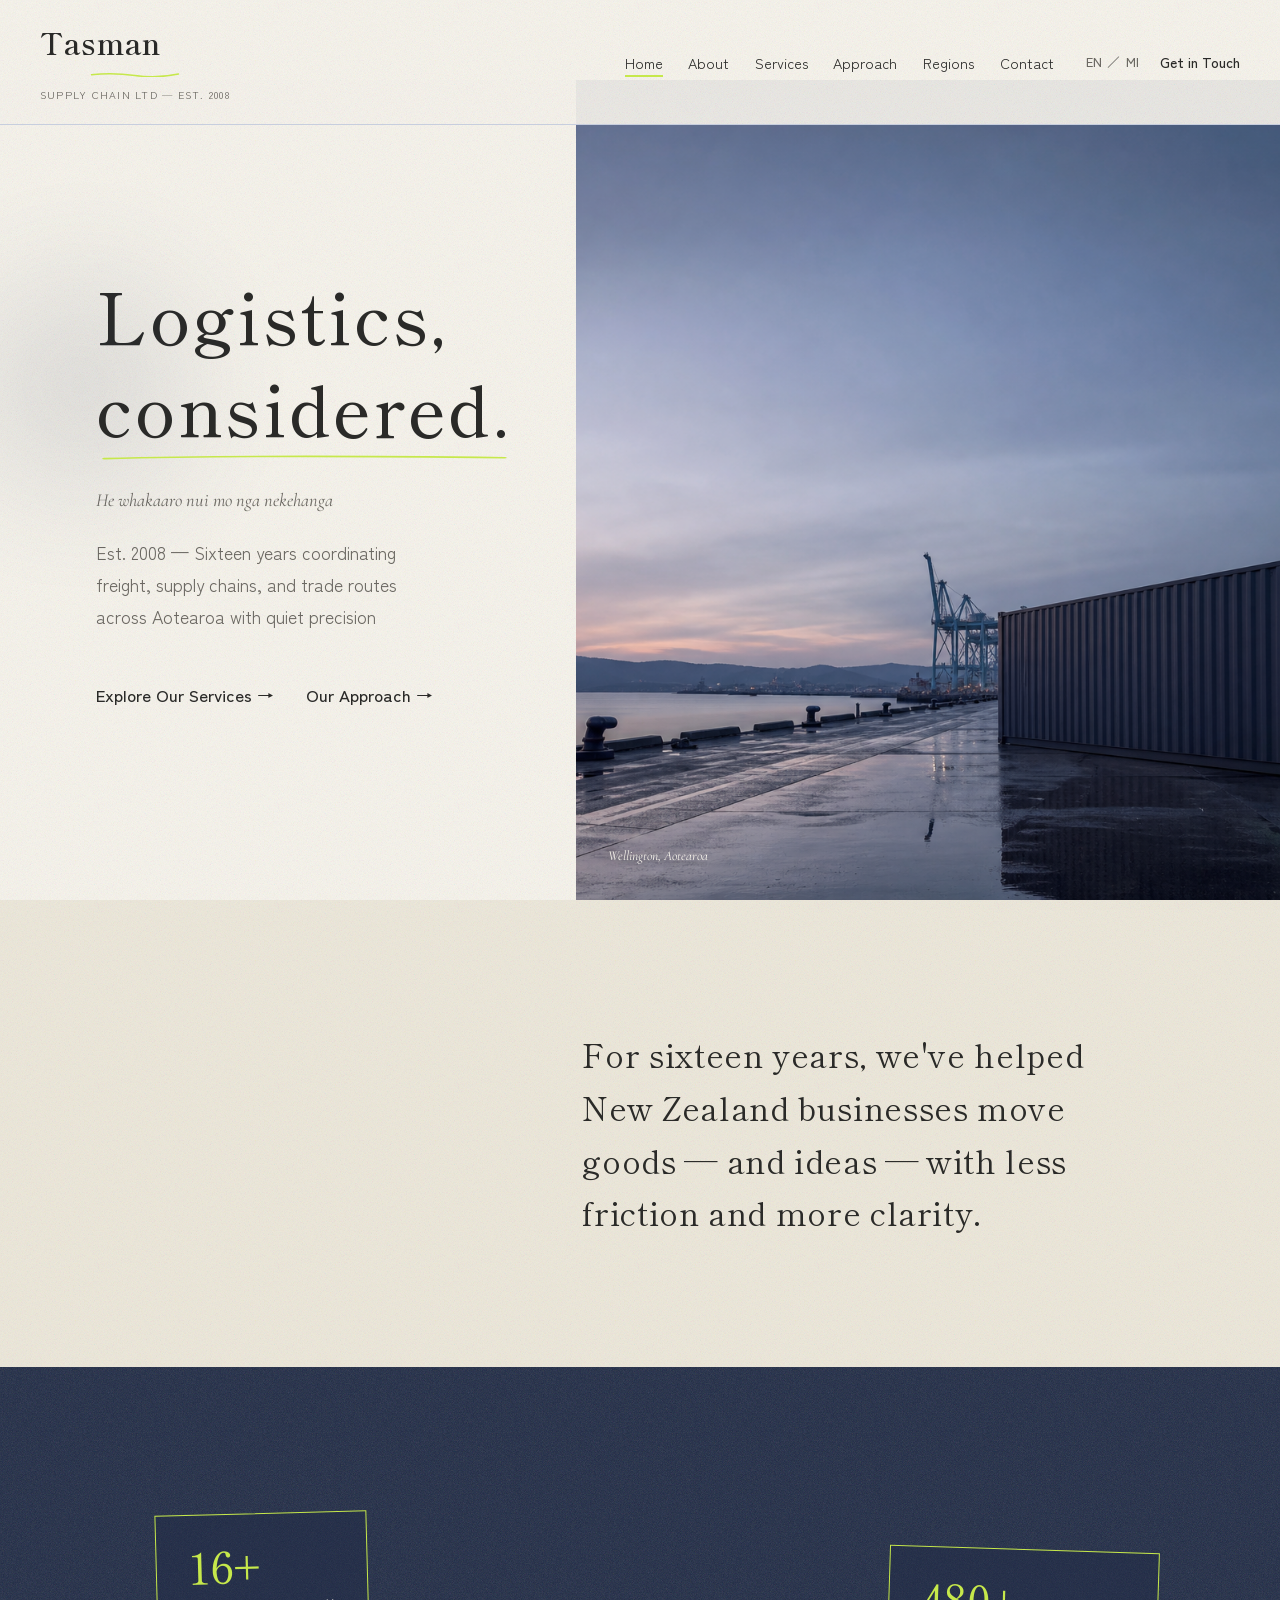
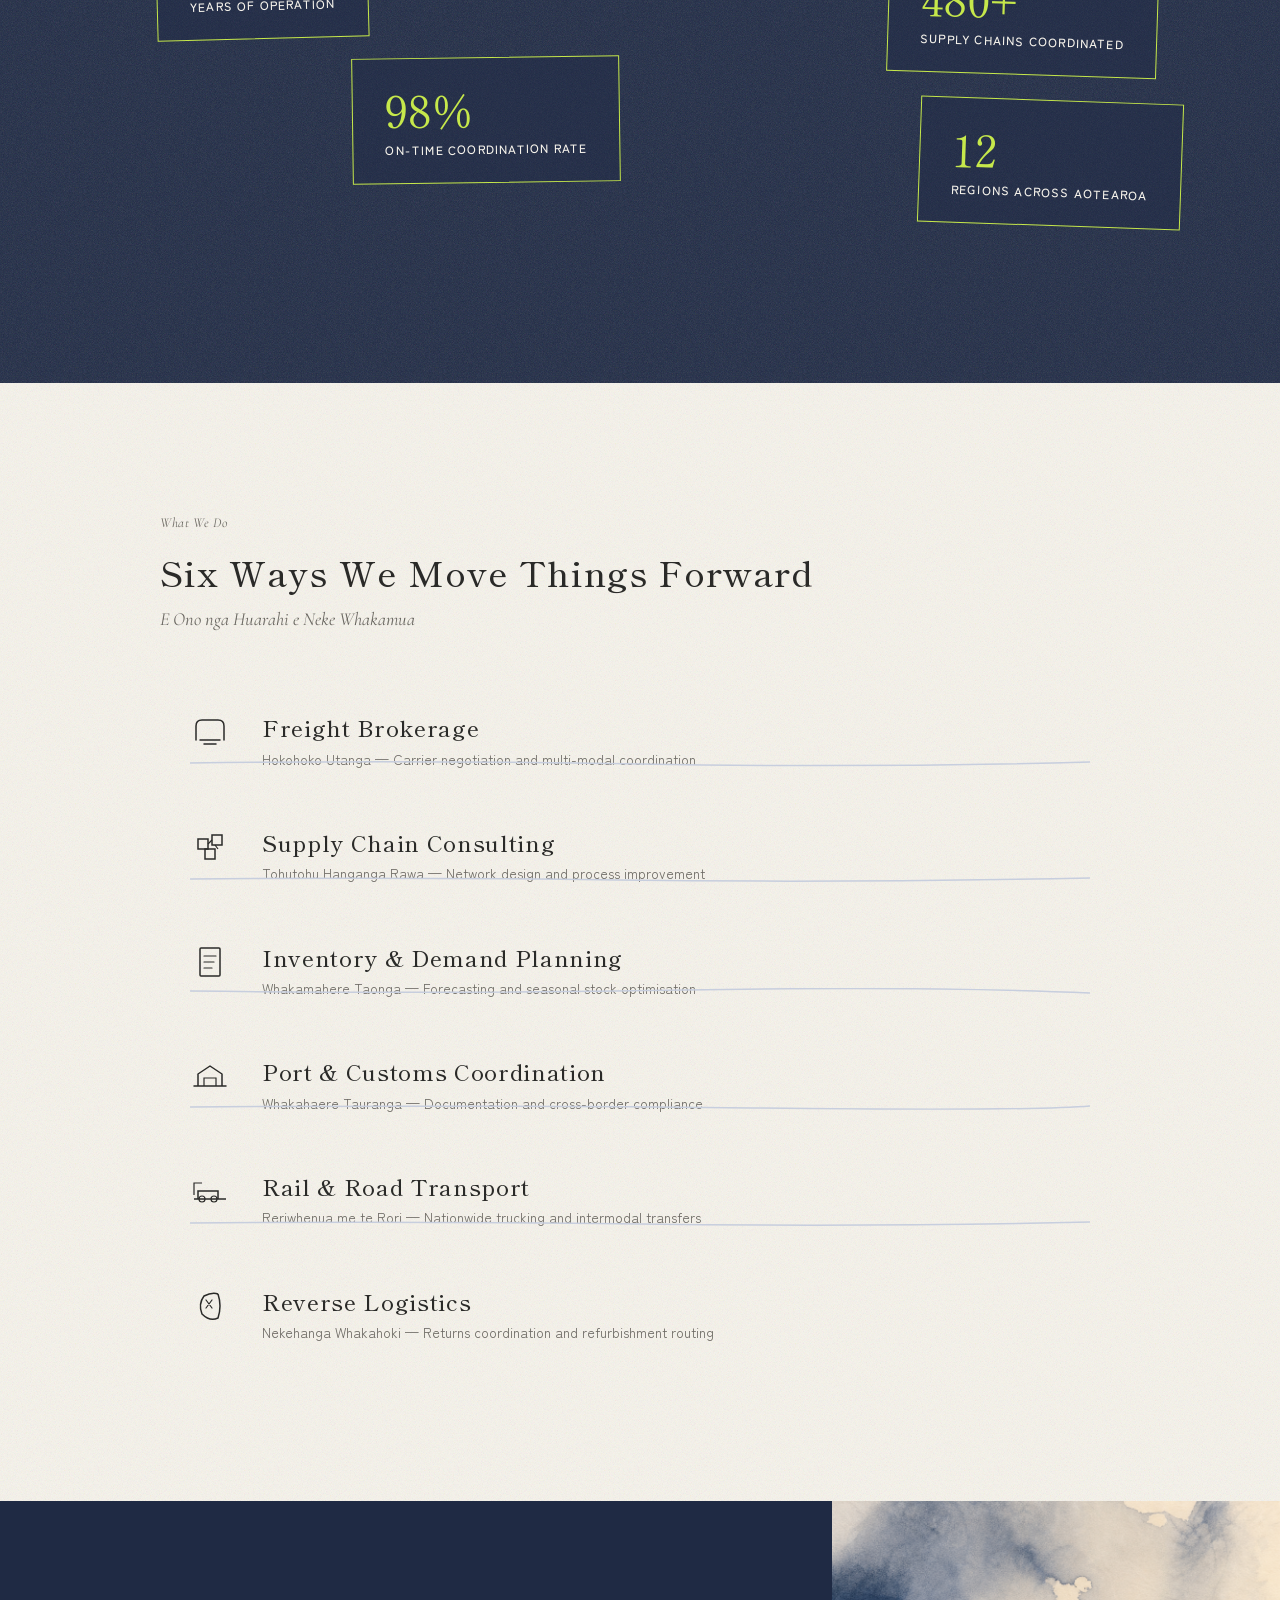
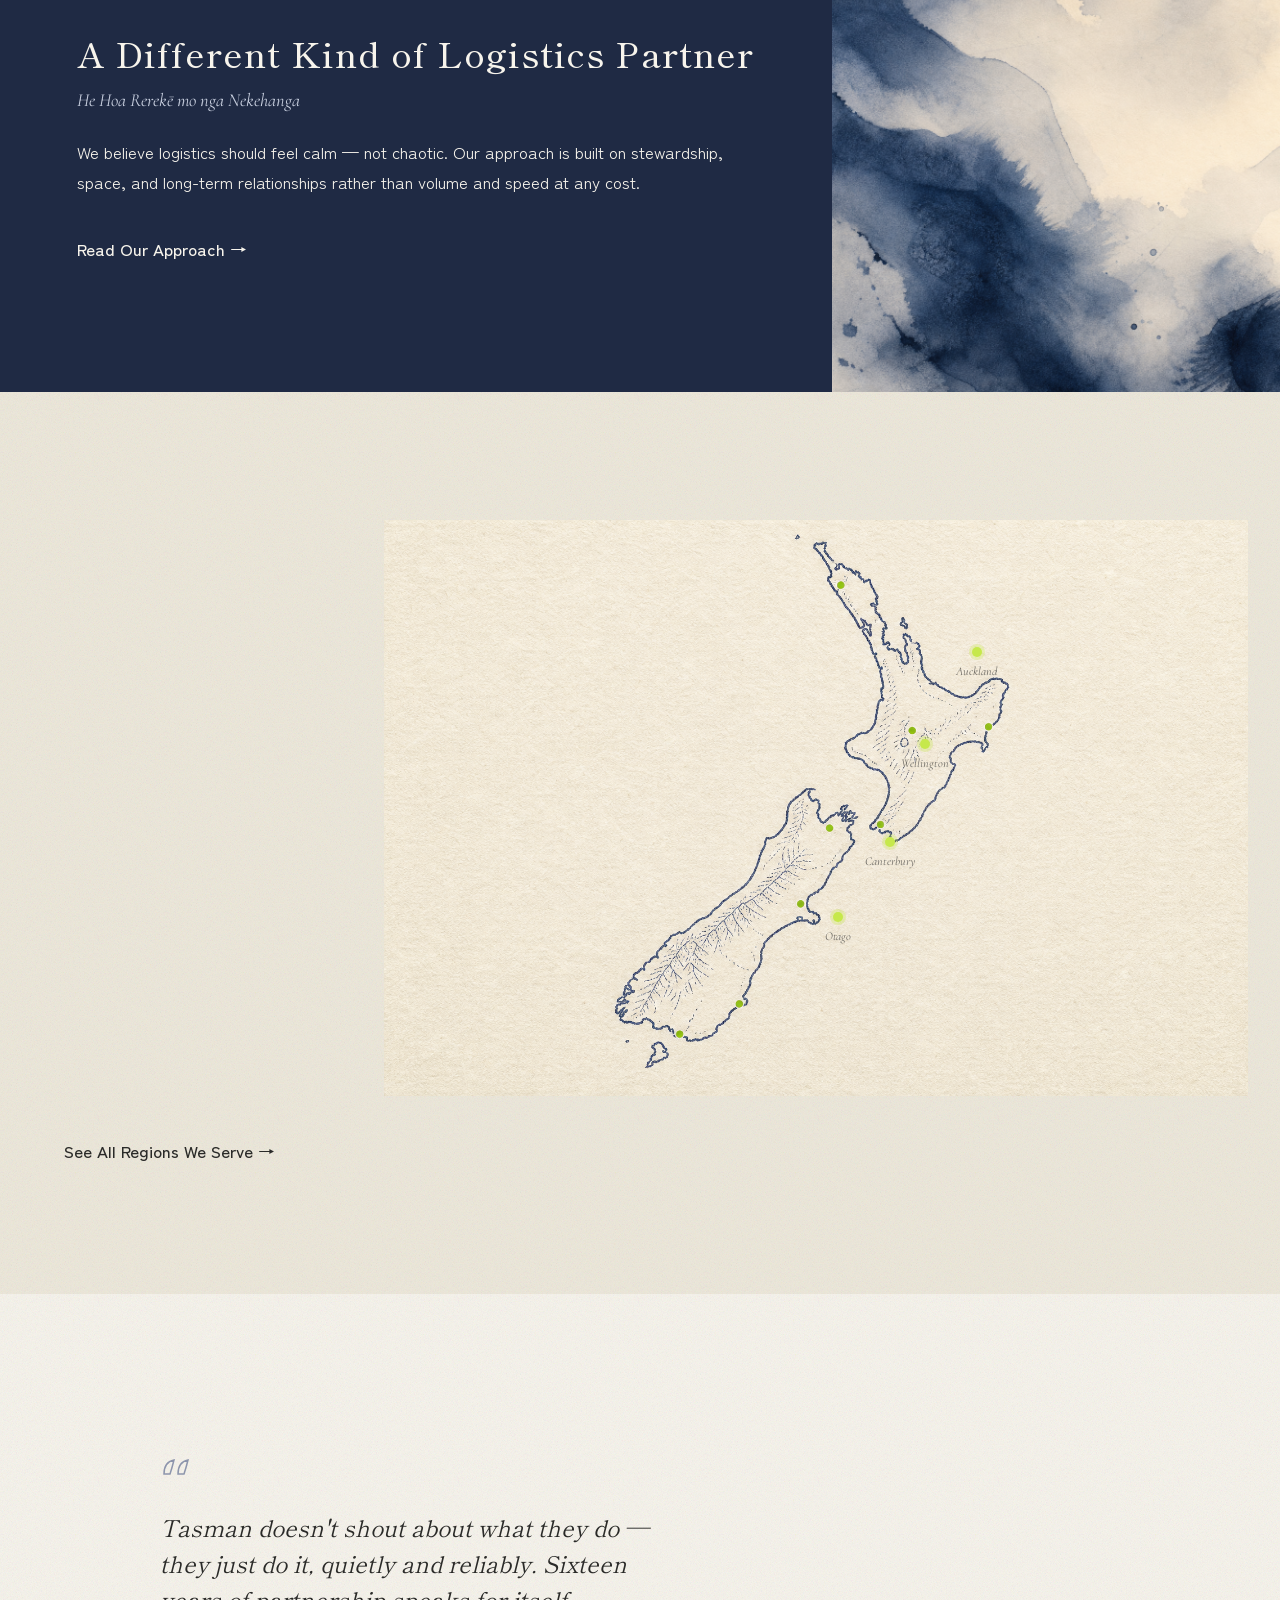
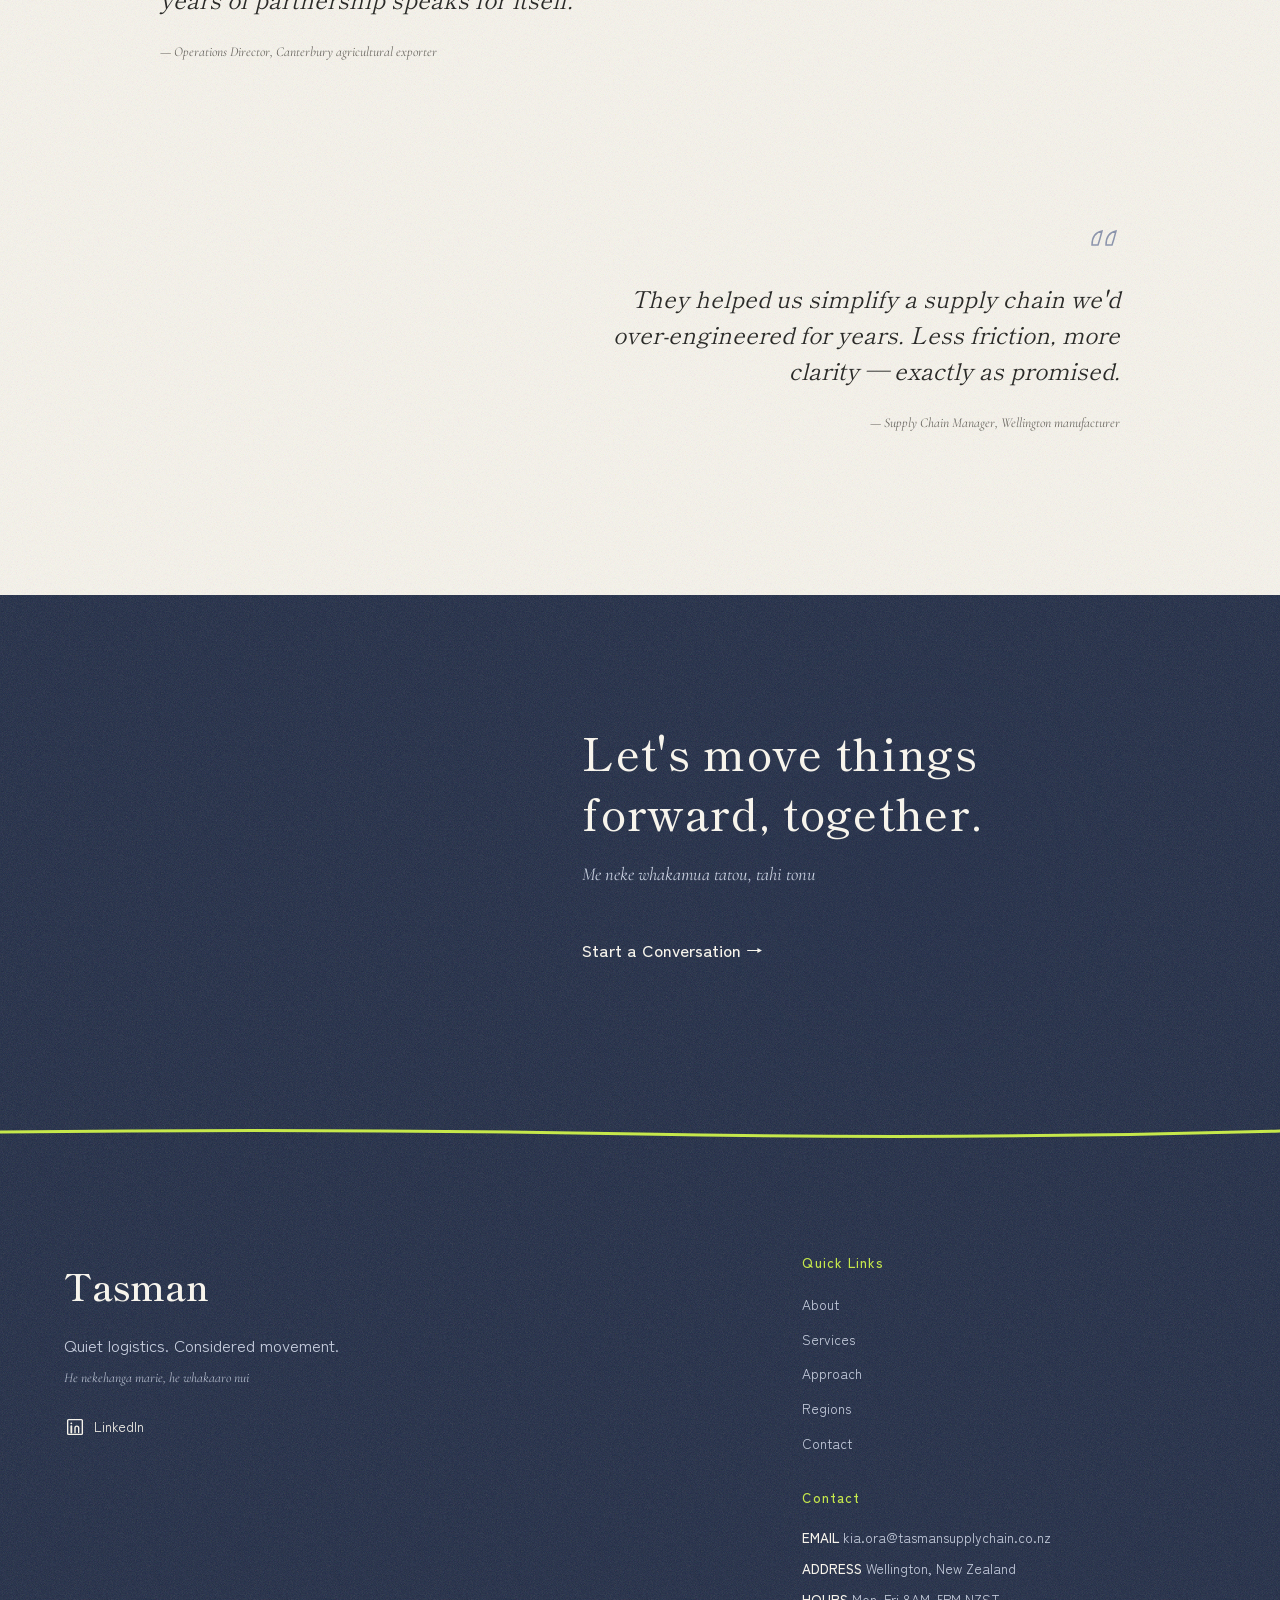
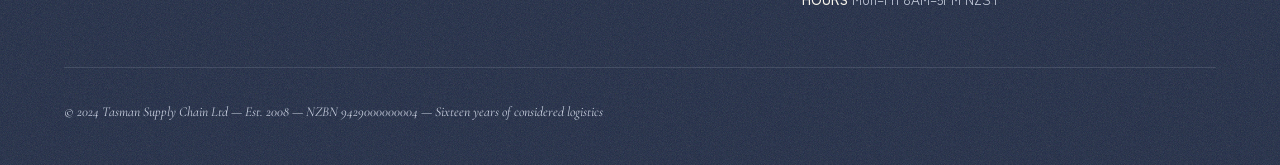
==== index.html @ a5103460 "Add bilingual Tasman Supply Chain corporate website. Build a complete static EN/MI site with wabi-sa" ====
<!DOCTYPE html>
<html lang="en">
<head>
  <meta charset="UTF-8">
  <meta name="viewport" content="width=device-width, initial-scale=1.0">
  <meta name="description" content="Tasman Supply Chain Ltd — Quiet logistics and considered movement across Aotearoa since 2008.">
  <title>Tasman Supply Chain Ltd — Logistics, Considered</title>
  <link rel="stylesheet" href="styles/base.css">
  <link rel="stylesheet" href="styles/navbar.css">
  <link rel="stylesheet" href="styles/hero.css">
  <link rel="stylesheet" href="styles/components.css">
  <link rel="stylesheet" href="styles/sections.css">
  <link rel="stylesheet" href="styles/responsive.css">
</head>
<body>
  <header class="navbar paper-texture" role="banner">
    <div class="navbar__inner">
      <a href="index.html" class="navbar__brand">
        <span class="navbar__wordmark">Tasman</span>
        <svg class="navbar__wordmark-underline" viewBox="0 0 120 8" aria-hidden="true"><path d="M2,5 Q30,2 60,6 T118,4" fill="none" stroke="#C6E84B" stroke-width="2" stroke-linecap="round"/></svg>
        <span class="navbar__tagline" data-en="SUPPLY CHAIN LTD — EST. 2008" data-mi="KAMUPENE NEKEHANGA — I 2008">SUPPLY CHAIN LTD — EST. 2008</span>
      </a>
      <nav class="navbar__nav" aria-label="Main navigation">
        <ul class="navbar__links">
          <li><a href="index.html" class="navbar__link" data-en="Home" data-mi="Kāinga">Home</a></li>
          <li><a href="about.html" class="navbar__link" data-en="About" data-mi="Mō Mātou">About</a></li>
          <li><a href="services.html" class="navbar__link" data-en="Services" data-mi="Ratonga">Services</a></li>
          <li><a href="approach.html" class="navbar__link" data-en="Approach" data-mi="Tirohanga">Approach</a></li>
          <li><a href="regions.html" class="navbar__link" data-en="Regions" data-mi="Rohe">Regions</a></li>
          <li><a href="contact.html" class="navbar__link" data-en="Contact" data-mi="Whakapā">Contact</a></li>
        </ul>
        <div class="navbar__actions">
          <button class="lang-toggle" type="button" aria-label="Toggle language">EN ／ MI</button>
          <a href="contact.html" class="navbar__cta link-lime">
            <span data-en="Get in Touch" data-mi="Whakapā Mai">Get in Touch</span>
            <span class="hand-underline"><svg viewBox="0 0 100 6" preserveAspectRatio="none"><path d="M2,4 Q40,1 98,3" fill="none" stroke="#C6E84B" stroke-width="2" stroke-linecap="round"/></svg></span>
          </a>
        </div>
      </nav>
      <button class="navbar__toggle" type="button" aria-label="Open menu" aria-expanded="false">
        <svg viewBox="0 0 32 24" aria-hidden="true">
          <path d="M2,5 Q16,3 30,6" fill="none" stroke="#2A2A28" stroke-width="2" stroke-linecap="round"/>
          <path d="M3,12 Q16,14 29,11" fill="none" stroke="#2A2A28" stroke-width="2" stroke-linecap="round"/>
          <path d="M2,19 Q15,17 30,20" fill="none" stroke="#2A2A28" stroke-width="2" stroke-linecap="round"/>
        </svg>
      </button>
    </div>
  </header>

  <div class="navbar__mobile paper-texture" aria-hidden="true">
    <nav aria-label="Mobile navigation">
      <ul class="navbar__mobile-links">
        <li><a href="index.html" class="navbar__mobile-link" data-en="Home" data-mi="Kāinga">Home</a></li>
        <li><a href="about.html" class="navbar__mobile-link" data-en="About" data-mi="Mō Mātou">About</a></li>
        <li><a href="services.html" class="navbar__mobile-link" data-en="Services" data-mi="Ratonga">Services</a></li>
        <li><a href="approach.html" class="navbar__mobile-link" data-en="Approach" data-mi="Tirohanga">Approach</a></li>
        <li><a href="regions.html" class="navbar__mobile-link" data-en="Regions" data-mi="Rohe">Regions</a></li>
        <li><a href="contact.html" class="navbar__mobile-link" data-en="Contact" data-mi="Whakapā">Contact</a></li>
      </ul>
      <div class="navbar__mobile-actions">
        <button class="lang-toggle lang-toggle-mobile" type="button">EN ／ MI</button>
        <a href="contact.html" class="text-link text-link--lime" data-en="Get in Touch →" data-mi="Whakapā Mai →">Get in Touch →</a>
      </div>
    </nav>
  </div>

  <main>
    <section class="hero hero--split section--paper paper-texture">
      <div class="hero__content hero__content--offset">
        <div class="ink-wash ink-wash--indigo hero__ink-wash" aria-hidden="true"></div>
        <h1 class="hero__title">
          <span data-en="Logistics," data-mi="Nekehanga,">Logistics,</span>
          <span class="hand-underline">
            <span data-en="considered." data-mi="whakaaro nui.">considered.</span>
            <svg viewBox="0 0 200 10" preserveAspectRatio="none"><path d="M4,7 Q80,2 196,6" fill="none" stroke="#C6E84B" stroke-width="2.5" stroke-linecap="round" stroke-dasharray="200" stroke-dashoffset="0"/></svg>
          </span>
        </h1>
        <p class="maori-sub" data-en="He whakaaro nui mo nga nekehanga" data-mi="He whakaaro nui mō ngā nekehanga">He whakaaro nui mo nga nekehanga</p>
        <p class="hero__subtitle" data-en="Est. 2008 — Sixteen years coordinating freight, supply chains, and trade routes across Aotearoa with quiet precision" data-mi="I 2008 — Tekau ma ono tau e whakahaere ana i te utanga, nga hanganga rawa, me nga huarahi hokohoko puta noa i Aotearoa me te tino mohio">Est. 2008 — Sixteen years coordinating freight, supply chains, and trade routes across Aotearoa with quiet precision</p>
        <div class="hero__ctas">
          <a href="services.html" class="text-link text-link--lime" data-en="Explore Our Services →" data-mi="Tirohia O Matou Ratonga →">Explore Our Services →</a>
          <a href="approach.html" class="text-link text-link--indigo" data-en="Our Approach →" data-mi="Ta Matou Tirohanga →">Our Approach →</a>
        </div>
      </div>
      <div class="hero__image-wrap">
        <picture>
          <img src="assets/images/hero-port-calm.jpg" alt="" width="1920" height="1080" fetchpriority="high">
        </picture>
        <span class="hero__image-caption" data-en="Wellington, Aotearoa" data-mi="Te Whanganui-a-Tara, Aotearoa">Wellington, Aotearoa</span>
      </div>
    </section>

    <section class="intro-statement section--paper-dark paper-texture">
      <p class="intro-statement__text reveal" data-en="For sixteen years, we've helped New Zealand businesses move goods — and ideas — with less friction and more clarity." data-mi="Mo tekau ma ono tau, kua awhina matou i nga pakihi o Aotearoa ki te neke i nga taonga — me nga whakaaro — me iti ake te waku, me nui ake te marama.">For sixteen years, we've helped New Zealand businesses move goods — and ideas — with less friction and more clarity.</p>
    </section>

    <section class="stamps section--indigo paper-texture">
      <div class="stamps__grid">
        <div class="stamp reveal">
          <div class="stamp__number">16+</div>
          <div class="stamp__label" data-en="YEARS OF OPERATION" data-mi="TAU MAHI">YEARS OF OPERATION</div>
        </div>
        <div class="stamp reveal">
          <div class="stamp__number">480+</div>
          <div class="stamp__label" data-en="SUPPLY CHAINS COORDINATED" data-mi="HANGANGA RAWA KUA WHAKAHAEREA">SUPPLY CHAINS COORDINATED</div>
        </div>
        <div class="stamp reveal">
          <div class="stamp__number">98%</div>
          <div class="stamp__label" data-en="ON-TIME COORDINATION RATE" data-mi="TE REITI WHAKAHAERE TIKA">ON-TIME COORDINATION RATE</div>
        </div>
        <div class="stamp reveal">
          <div class="stamp__number">12</div>
          <div class="stamp__label" data-en="REGIONS ACROSS AOTEAROA" data-mi="ROHE PUTA NOA I AOTEAROA">REGIONS ACROSS AOTEAROA</div>
        </div>
      </div>
    </section>

    <section class="home-services section--paper paper-texture">
      <header class="section-header">
        <span class="eyebrow" data-en="What We Do" data-mi="A Matou Mahi">What We Do</span>
        <h2 data-en="Six Ways We Move Things Forward" data-mi="E Ono nga Huarahi e Neke Whakamua">Six Ways We Move Things Forward</h2>
        <span class="maori-sub" data-en="E Ono nga Huarahi e Neke Whakamua" data-mi="E ono ngā huarahi e neke whakamua">E Ono nga Huarahi e Neke Whakamua</span>
      </header>
      <div class="editorial-list container">
        <article class="editorial-row reveal">
          <div class="editorial-row__icon">
            <svg viewBox="0 0 40 40" aria-hidden="true"><path d="M6,28 L6,14 Q6,8 12,8 L28,8 Q34,8 34,14 L34,28" fill="none" stroke="#2A2A28" stroke-width="1.5" stroke-linecap="round"/><path d="M10,28 L30,28 M14,32 L26,32" fill="none" stroke="#2A2A28" stroke-width="1.5" stroke-linecap="round"/></svg>
            <span class="hand-circle" data-draw><svg viewBox="0 0 52 52"><path d="M26,4 Q44,6 48,26 Q46,46 26,48 Q6,44 4,26 Q8,8 26,4" fill="none" stroke="#C6E84B" stroke-width="1.5"/></svg></span>
          </div>
          <div>
            <h3 class="editorial-row__title" data-en="Freight Brokerage" data-mi="Hokohoko Utanga">Freight Brokerage</h3>
            <p class="editorial-row__desc" data-en="Hokohoko Utanga — Carrier negotiation and multi-modal coordination" data-mi="Hokohoko Utanga — Te whiriwhiri kawe, te whakahaere aronga maha">Hokohoko Utanga — Carrier negotiation and multi-modal coordination</p>
          </div>
          <svg class="editorial-row__divider brush-divider" viewBox="0 0 800 8" preserveAspectRatio="none"><path d="M0,4 Q200,1 400,5 T800,3" fill="none" stroke="#C7CEDE" stroke-width="1.5" stroke-linecap="round"/></svg>
        </article>
        <article class="editorial-row reveal">
          <div class="editorial-row__icon">
            <svg viewBox="0 0 40 40" aria-hidden="true"><rect x="8" y="12" width="10" height="10" fill="none" stroke="#2A2A28" stroke-width="1.5"/><rect x="22" y="8" width="10" height="10" fill="none" stroke="#2A2A28" stroke-width="1.5"/><rect x="15" y="22" width="10" height="10" fill="none" stroke="#2A2A28" stroke-width="1.5"/><path d="M18,17 L22,13 M25,18 L28,22" fill="none" stroke="#2A2A28" stroke-width="1.2"/></svg>
            <span class="hand-circle" data-draw><svg viewBox="0 0 52 52"><path d="M26,4 Q44,6 48,26 Q46,46 26,48 Q6,44 4,26 Q8,8 26,4" fill="none" stroke="#C6E84B" stroke-width="1.5"/></svg></span>
          </div>
          <div>
            <h3 class="editorial-row__title" data-en="Supply Chain Consulting" data-mi="Tohutohu Hanganga Rawa">Supply Chain Consulting</h3>
            <p class="editorial-row__desc" data-en="Tohutohu Hanganga Rawa — Network design and process improvement" data-mi="Tohutohu Hanganga Rawa — Te hoahoa whatunga me te whakapai ake">Tohutohu Hanganga Rawa — Network design and process improvement</p>
          </div>
          <svg class="editorial-row__divider brush-divider" viewBox="0 0 800 8" preserveAspectRatio="none"><path d="M0,5 Q180,3 380,6 T800,4" fill="none" stroke="#C7CEDE" stroke-width="1.5" stroke-linecap="round"/></svg>
        </article>
        <article class="editorial-row reveal">
          <div class="editorial-row__icon">
            <svg viewBox="0 0 40 40" aria-hidden="true"><rect x="10" y="6" width="20" height="28" rx="1" fill="none" stroke="#2A2A28" stroke-width="1.5"/><path d="M14,14 L26,14 M14,20 L24,20 M14,26 L22,26" fill="none" stroke="#2A2A28" stroke-width="1.2" stroke-linecap="round"/></svg>
            <span class="hand-circle" data-draw><svg viewBox="0 0 52 52"><path d="M26,4 Q44,6 48,26 Q46,46 26,48 Q6,44 4,26 Q8,8 26,4" fill="none" stroke="#C6E84B" stroke-width="1.5"/></svg></span>
          </div>
          <div>
            <h3 class="editorial-row__title" data-en="Inventory &amp; Demand Planning" data-mi="Whakamahere Taonga">Inventory &amp; Demand Planning</h3>
            <p class="editorial-row__desc" data-en="Whakamahere Taonga — Forecasting and seasonal stock optimisation" data-mi="Whakamahere Taonga — Te matapae me te whakapai taonga">Whakamahere Taonga — Forecasting and seasonal stock optimisation</p>
          </div>
          <svg class="editorial-row__divider brush-divider" viewBox="0 0 800 8" preserveAspectRatio="none"><path d="M0,3 Q220,6 440,2 T800,5" fill="none" stroke="#C7CEDE" stroke-width="1.5" stroke-linecap="round"/></svg>
        </article>
        <article class="editorial-row reveal">
          <div class="editorial-row__icon">
            <svg viewBox="0 0 40 40" aria-hidden="true"><path d="M4,30 L36,30 M8,30 L8,18 L20,10 L32,18 L32,30" fill="none" stroke="#2A2A28" stroke-width="1.5" stroke-linecap="round" stroke-linejoin="round"/><path d="M14,30 L14,22 L26,22 L26,30" fill="none" stroke="#2A2A28" stroke-width="1.2"/></svg>
            <span class="hand-circle" data-draw><svg viewBox="0 0 52 52"><path d="M26,4 Q44,6 48,26 Q46,46 26,48 Q6,44 4,26 Q8,8 26,4" fill="none" stroke="#C6E84B" stroke-width="1.5"/></svg></span>
          </div>
          <div>
            <h3 class="editorial-row__title" data-en="Port &amp; Customs Coordination" data-mi="Whakahaere Tauranga">Port &amp; Customs Coordination</h3>
            <p class="editorial-row__desc" data-en="Whakahaere Tauranga — Documentation and cross-border compliance" data-mi="Whakahaere Tauranga — Tuhinga me te whakaaetanga rohe">Whakahaere Tauranga — Documentation and cross-border compliance</p>
          </div>
          <svg class="editorial-row__divider brush-divider" viewBox="0 0 800 8" preserveAspectRatio="none"><path d="M0,4 Q250,2 500,5 T800,3" fill="none" stroke="#C7CEDE" stroke-width="1.5" stroke-linecap="round"/></svg>
        </article>
        <article class="editorial-row reveal">
          <div class="editorial-row__icon">
            <svg viewBox="0 0 40 40" aria-hidden="true"><path d="M4,28 L36,28" fill="none" stroke="#2A2A28" stroke-width="1.5"/><path d="M8,28 L8,20 L28,20 L28,28" fill="none" stroke="#2A2A28" stroke-width="1.5"/><circle cx="12" cy="28" r="3" fill="none" stroke="#2A2A28" stroke-width="1.2"/><circle cx="24" cy="28" r="3" fill="none" stroke="#2A2A28" stroke-width="1.2"/><path d="M4,24 L4,12 L12,12" fill="none" stroke="#2A2A28" stroke-width="1.2"/></svg>
            <span class="hand-circle" data-draw><svg viewBox="0 0 52 52"><path d="M26,4 Q44,6 48,26 Q46,46 26,48 Q6,44 4,26 Q8,8 26,4" fill="none" stroke="#C6E84B" stroke-width="1.5"/></svg></span>
          </div>
          <div>
            <h3 class="editorial-row__title" data-en="Rail &amp; Road Transport" data-mi="Reriwhenua me te Rori">Rail &amp; Road Transport</h3>
            <p class="editorial-row__desc" data-en="Reriwhenua me te Rori — Nationwide trucking and intermodal transfers" data-mi="Reriwhenua me te Rori — Te taraiwa puta noa me nga whakawhiti">Reriwhenua me te Rori — Nationwide trucking and intermodal transfers</p>
          </div>
          <svg class="editorial-row__divider brush-divider" viewBox="0 0 800 8" preserveAspectRatio="none"><path d="M0,5 Q190,3 400,6 T800,4" fill="none" stroke="#C7CEDE" stroke-width="1.5" stroke-linecap="round"/></svg>
        </article>
        <article class="editorial-row reveal">
          <div class="editorial-row__icon">
            <svg viewBox="0 0 40 40" aria-hidden="true"><path d="M28,8 Q32,20 28,32 Q20,36 12,28 Q8,18 14,10 Q22,6 28,8" fill="none" stroke="#2A2A28" stroke-width="1.5"/><path d="M22,14 L16,22 M16,14 L22,22" fill="none" stroke="#2A2A28" stroke-width="1.2" stroke-linecap="round"/></svg>
            <span class="hand-circle" data-draw><svg viewBox="0 0 52 52"><path d="M26,4 Q44,6 48,26 Q46,46 26,48 Q6,44 4,26 Q8,8 26,4" fill="none" stroke="#C6E84B" stroke-width="1.5"/></svg></span>
          </div>
          <div>
            <h3 class="editorial-row__title" data-en="Reverse Logistics" data-mi="Nekehanga Whakahoki">Reverse Logistics</h3>
            <p class="editorial-row__desc" data-en="Nekehanga Whakahoki — Returns coordination and refurbishment routing" data-mi="Nekehanga Whakahoki — Te whakahaere whakahoki me te nekehanga">Nekehanga Whakahoki — Returns coordination and refurbishment routing</p>
          </div>
        </article>
      </div>
    </section>

    <section class="split-teaser section--indigo">
      <div class="split-teaser__content">
        <h2 data-en="A Different Kind of Logistics Partner" data-mi="He Hoa Rerekē mo nga Nekehanga">A Different Kind of Logistics Partner</h2>
        <p class="maori-sub" data-en="He Hoa Rerekē mo nga Nekehanga" data-mi="He hoa rerekē mō ngā nekehanga">He Hoa Rerekē mo nga Nekehanga</p>
        <p data-en="We believe logistics should feel calm — not chaotic. Our approach is built on stewardship, space, and long-term relationships rather than volume and speed at any cost." data-mi="E whakapono ana matou ko te nekehanga me marie — kaua he pōraruraru. Ko ta matou tirohanga i hangaia i runga i te kaitiakitanga, te wa, me nga hononga roa.">We believe logistics should feel calm — not chaotic. Our approach is built on stewardship, space, and long-term relationships rather than volume and speed at any cost.</p>
        <a href="approach.html" class="text-link text-link--lime" style="color: var(--paper); margin-top: 1rem;" data-en="Read Our Approach →" data-mi="Panui Ta Matou Tirohanga →">Read Our Approach →</a>
      </div>
      <div class="split-teaser__image">
        <img src="assets/images/approach-ink-wash.jpg" alt="" loading="lazy" width="1600" height="900">
      </div>
    </section>

    <section class="regions-teaser section--paper-dark paper-texture">
      <div class="container">
        <div class="regions-teaser__map-wrap regions-map-container">
          <img src="assets/images/regions-map-texture.jpg" alt="" loading="lazy" width="1600" height="1000">
          <span class="region-dot" style="top:22%;left:68%;"><span class="region-dot__label">Auckland</span></span>
          <span class="region-dot" style="top:38%;left:62%;"><span class="region-dot__label">Wellington</span></span>
          <span class="region-dot" style="top:55%;left:58%;"><span class="region-dot__label">Canterbury</span></span>
          <span class="region-dot" style="top:68%;left:52%;"><span class="region-dot__label">Otago</span></span>
        </div>
        <a href="regions.html" class="text-link text-link--lime regions-teaser__link" data-en="See All Regions We Serve →" data-mi="Tirohia Nga Rohe Katoa →">See All Regions We Serve →</a>
      </div>
    </section>

    <section class="testimonials section--paper paper-texture">
      <blockquote class="quote-block quote-block--left reveal">
        <svg class="quote-block__mark" viewBox="0 0 32 32" aria-hidden="true"><path d="M4,20 Q4,8 14,6 Q12,14 10,20 Z M18,20 Q18,8 28,6 Q26,14 24,20 Z" fill="none" stroke="#4A5A85" stroke-width="1.5"/></svg>
        <p class="quote-block__text" data-en="Tasman doesn't shout about what they do — they just do it, quietly and reliably. Sixteen years of partnership speaks for itself." data-mi="Kaua a Tasman e hamama mo ta ratou mahi — ka mahi noa, marie, pono hoki. Ko nga tau tekau ma ono o te hononga e korero ana.">Tasman doesn't shout about what they do — they just do it, quietly and reliably. Sixteen years of partnership speaks for itself.</p>
        <cite class="quote-block__attr" data-en="— Operations Director, Canterbury agricultural exporter" data-mi="— Kaiwhakahaere Mahi, Kaituku Ahuwhenua o Waitaha">— Operations Director, Canterbury agricultural exporter</cite>
      </blockquote>
      <blockquote class="quote-block quote-block--right reveal">
        <svg class="quote-block__mark" viewBox="0 0 32 32" aria-hidden="true"><path d="M4,20 Q4,8 14,6 Q12,14 10,20 Z M18,20 Q18,8 28,6 Q26,14 24,20 Z" fill="none" stroke="#4A5A85" stroke-width="1.5"/></svg>
        <p class="quote-block__text" data-en="They helped us simplify a supply chain we'd over-engineered for years. Less friction, more clarity — exactly as promised." data-mi="I awhina ratou i a matou ki te whakamaori i tetahi hanganga rawa i hanga nui e matou mo nga tau. Iti ake te waku, nui ake te marama.">They helped us simplify a supply chain we'd over-engineered for years. Less friction, more clarity — exactly as promised.</p>
        <cite class="quote-block__attr" data-en="— Supply Chain Manager, Wellington manufacturer" data-mi="— Kaiwhakahaere Hanganga Rawa, Kaihanga o Te Whanganui-a-Tara">— Supply Chain Manager, Wellington manufacturer</cite>
      </blockquote>
    </section>

    <section class="cta-closing section--indigo paper-texture">
      <div class="ink-wash ink-wash--indigo" style="right:15%;top:20%;" aria-hidden="true"></div>
      <div class="cta-closing__content">
        <h2 class="cta-closing__title" data-en="Let's move things forward, together." data-mi="Me neke whakamua tatou, tahi tonu.">Let's move things forward, together.</h2>
        <p class="maori-sub" data-en="Me neke whakamua tatou, tahi tonu" data-mi="Me neke whakamua tātou, tahi tonu">Me neke whakamua tatou, tahi tonu</p>
        <a href="contact.html" class="text-link text-link--lime link-lime" style="color: var(--paper); margin-top: 1.5rem;">
          <span data-en="Start a Conversation →" data-mi="Timata He Korero →">Start a Conversation →</span>
        </a>
      </div>
    </section>
  </main>

  <footer class="footer paper-texture" role="contentinfo">
    <svg class="footer__divider brush-divider brush-divider--lime" viewBox="0 0 1200 14" preserveAspectRatio="none" aria-hidden="true"><path d="M0,7 Q300,3 600,9 T1200,6" fill="none" stroke="#C6E84B" stroke-width="3" stroke-linecap="round"/></svg>
    <div class="footer__grid">
      <div class="footer__brand-col">
        <div class="footer__wordmark">Tasman</div>
        <p class="footer__tagline" data-en="Quiet logistics. Considered movement." data-mi="He nekehanga marie, he whakaaro nui.">Quiet logistics. Considered movement.</p>
        <p class="footer__tagline-mi" data-en="He nekehanga marie, he whakaaro nui" data-mi="He nekehanga marie, he whakaaro nui">He nekehanga marie, he whakaaro nui</p>
        <a href="https://linkedin.com" class="footer__social" target="_blank" rel="noopener noreferrer" aria-label="LinkedIn">
          <svg viewBox="0 0 24 24" aria-hidden="true"><rect x="4" y="4" width="16" height="16" rx="1" fill="none" stroke="currentColor" stroke-width="1.5"/><path d="M8,11 L8,18 M8,8 L8,8.01" fill="none" stroke="currentColor" stroke-width="2" stroke-linecap="round"/><path d="M12,18 L12,13 Q12,11 14,11 Q16,11 16,13 L16,18" fill="none" stroke="currentColor" stroke-width="1.5" stroke-linecap="round"/></svg>
          LinkedIn
        </a>
      </div>
      <div class="footer__links-col">
        <h3 class="footer__col-title" data-en="Quick Links" data-mi="Hononga">Quick Links</h3>
        <nav class="footer__links" aria-label="Footer navigation">
          <a href="about.html" class="footer__link" data-en="About" data-mi="Mō Mātou">About</a>
          <a href="services.html" class="footer__link" data-en="Services" data-mi="Ratonga">Services</a>
          <a href="approach.html" class="footer__link" data-en="Approach" data-mi="Tirohanga">Approach</a>
          <a href="regions.html" class="footer__link" data-en="Regions" data-mi="Rohe">Regions</a>
          <a href="contact.html" class="footer__link" data-en="Contact" data-mi="Whakapā">Contact</a>
        </nav>
        <h3 class="footer__col-title" data-en="Contact" data-mi="Whakapā">Contact</h3>
        <div class="footer__contact">
          <p><strong data-en="EMAIL" data-mi="ĪMERA">EMAIL</strong> kia.ora@tasmansupplychain.co.nz</p>
          <p><strong data-en="ADDRESS" data-mi="WĀHI NOHO">ADDRESS</strong> <span data-en="Wellington, New Zealand" data-mi="Te Whanganui-a-Tara, Aotearoa">Wellington, New Zealand</span></p>
          <p><strong data-en="HOURS" data-mi="NGĀ HĀORA">HOURS</strong> <span data-en="Mon–Fri 8AM–5PM NZST" data-mi="Mane–Paraire 8AM–5PM NZST">Mon–Fri 8AM–5PM NZST</span></p>
        </div>
      </div>
    </div>
    <p class="footer__bottom" data-en="© 2024 Tasman Supply Chain Ltd — Est. 2008 — NZBN 9429000000004 — Sixteen years of considered logistics" data-mi="© 2024 Tasman Supply Chain Ltd — I 2008 — NZBN 9429000000004 — Tekau ma ono tau o te nekehanga whakaaro nui">© 2024 Tasman Supply Chain Ltd — Est. 2008 — NZBN 9429000000004 — Sixteen years of considered logistics</p>
  </footer>

  <script src="js/language.js"></script>
  <script src="js/main.js"></script>
</body>
</html>
---- styles/base.css ----
/* Tasman Supply Chain Ltd — Base Styles */
@import url('https://fonts.googleapis.com/css2?family=Shippori+Mincho:wght@400;500;600;800&family=Zen+Kaku+Gothic+New:wght@300;400;500;700&family=Cormorant:ital,wght@1,400;1,500&display=swap');

*, *::before, *::after {
  box-sizing: border-box;
  margin: 0;
  padding: 0;
}

:root {
  --indigo-deep: #1F2A44;
  --indigo-mid: #2E3A5F;
  --indigo-soft: #4A5A85;
  --indigo-pale: #C7CEDE;
  --lime: #C6E84B;
  --lime-soft: #E3F2A8;
  --lime-deep: #8FA62B;
  --paper: #F7F4EC;
  --paper-dark: #EDE8DA;
  --ink: #2A2A28;
  --ink-soft: #6B6862;
  --white: #FFFFFF;

  --wash-indigo: radial-gradient(circle, rgba(31,42,68,0.08), transparent 70%);
  --wash-lime: radial-gradient(circle, rgba(198,232,75,0.15), transparent 70%);

  --font-display: 'Shippori Mincho', serif;
  --font-body: 'Zen Kaku Gothic New', sans-serif;
  --font-caption: 'Cormorant', serif;

  --text-hero: clamp(2.6rem, 5.5vw, 5rem);
  --text-h1: clamp(2rem, 4vw, 3.4rem);
  --text-h2: clamp(1.4rem, 2.8vw, 2.2rem);
  --text-h3: clamp(1.1rem, 1.8vw, 1.4rem);
  --text-body: 1.05rem;
  --text-small: 0.85rem;

  --section-pad: clamp(4rem, 10vw, 8rem);
  --content-max: 1400px;
  --transition-soft: 0.4s ease;
}

html {
  scroll-behavior: smooth;
  font-size: 16px;
}

body {
  font-family: var(--font-body);
  font-size: var(--text-body);
  line-height: 1.8;
  color: var(--ink);
  background: var(--paper);
  overflow-x: hidden;
  -webkit-font-smoothing: antialiased;
}

img {
  max-width: 100%;
  height: auto;
  display: block;
}

a {
  color: inherit;
  text-decoration: none;
}

ul, ol {
  list-style: none;
}

h1, h2, h3, h4 {
  font-family: var(--font-display);
  line-height: 1.35;
  letter-spacing: 0.03em;
  font-weight: 500;
}

h1 { font-size: var(--text-h1); }
h2 { font-size: var(--text-h2); }
h3 { font-size: var(--text-h3); }

p { margin-bottom: 1.25rem; }
p:last-child { margin-bottom: 0; }

.sr-only {
  position: absolute;
  width: 1px;
  height: 1px;
  padding: 0;
  margin: -1px;
  overflow: hidden;
  clip: rect(0,0,0,0);
  border: 0;
}

/* Paper grain texture */
.paper-texture {
  position: relative;
}

.paper-texture::before {
  content: '';
  position: absolute;
  inset: 0;
  pointer-events: none;
  opacity: 0.35;
  background-image: url("data:image/svg+xml,%3Csvg viewBox='0 0 256 256' xmlns='http://www.w3.org/2000/svg'%3E%3Cfilter id='n'%3E%3CfeTurbulence type='fractalNoise' baseFrequency='0.85' numOctaves='4' stitchTiles='stitch'/%3E%3C/filter%3E%3Crect width='100%25' height='100%25' filter='url(%23n)' opacity='0.5'/%3E%3C/svg%3E");
  background-repeat: repeat;
  background-size: 180px 180px;
  z-index: 1;
}

.paper-texture > * {
  position: relative;
  z-index: 2;
}

/* Ink wash blobs */
.ink-wash {
  position: absolute;
  border-radius: 63% 37% 54% 46% / 55% 48% 52% 45%;
  filter: blur(60px);
  opacity: 0.45;
  pointer-events: none;
  animation: inkBreathe 14s ease-in-out infinite alternate;
}

.ink-wash--indigo {
  background: radial-gradient(ellipse, rgba(31,42,68,0.35) 0%, rgba(46,58,95,0.15) 50%, transparent 75%);
}

.ink-wash--lime {
  background: radial-gradient(ellipse, rgba(198,232,75,0.2) 0%, transparent 70%);
}

@keyframes inkBreathe {
  0% { transform: scale(1) translate(0, 0); opacity: 0.4; }
  50% { transform: scale(1.06) translate(8px, -6px); opacity: 0.5; }
  100% { transform: scale(0.98) translate(-4px, 4px); opacity: 0.42; }
}

/* Brush stroke dividers */
.brush-divider {
  width: 100%;
  height: 12px;
  display: block;
  margin: 2rem 0;
}

.brush-divider--lime path { stroke: var(--lime); }
.brush-divider--indigo path { stroke: var(--indigo-pale); }
.brush-divider--paper path { stroke: var(--paper); }

/* Hand-drawn underline SVG */
.hand-underline {
  position: relative;
  display: inline;
}

.hand-underline svg {
  position: absolute;
  left: 0;
  bottom: -4px;
  width: 100%;
  height: 8px;
  overflow: visible;
}

.hand-underline path,
.hand-circle path {
  fill: none;
  stroke: var(--lime);
  stroke-width: 2;
  stroke-linecap: round;
  stroke-dasharray: 200;
  stroke-dashoffset: 200;
  transition: stroke-dashoffset 0.7s ease-out;
}

.hand-underline.is-drawn path,
.hand-circle.is-drawn path,
.hand-underline:hover path,
.link-lime:hover .hand-underline path {
  stroke-dashoffset: 0;
}

/* Text links */
.text-link {
  display: inline-flex;
  align-items: center;
  gap: 0.35rem;
  font-family: var(--font-body);
  font-size: var(--text-body);
  font-weight: 500;
  position: relative;
  transition: color var(--transition-soft);
}

.text-link--lime {
  color: var(--ink);
}

.text-link--lime::after {
  content: '';
  position: absolute;
  bottom: -2px;
  left: 0;
  width: 100%;
  height: 2px;
  background: var(--lime);
  transform: scaleX(0);
  transform-origin: left;
  transition: transform 0.35s ease-out;
}

.text-link--lime:hover::after {
  transform: scaleX(1);
}

.text-link--indigo::after {
  content: '';
  position: absolute;
  bottom: -2px;
  left: 0;
  width: 100%;
  height: 1px;
  background: var(--indigo-soft);
  transform: scaleX(0);
  transform-origin: left;
  transition: transform 0.35s ease-out;
}

.text-link--indigo:hover::after {
  transform: scaleX(1);
}

/* Eyebrow captions */
.eyebrow {
  font-family: var(--font-caption);
  font-style: italic;
  font-size: var(--text-small);
  color: var(--ink-soft);
  letter-spacing: 0.05em;
  margin-bottom: 0.75rem;
  display: block;
}

.maori-sub {
  font-family: var(--font-caption);
  font-style: italic;
  font-size: clamp(0.95rem, 1.5vw, 1.15rem);
  color: var(--ink-soft);
  margin-top: 0.5rem;
  display: block;
}

/* Section backgrounds */
.section {
  padding: var(--section-pad) clamp(1.5rem, 5vw, 4rem);
  position: relative;
  transition: background-color 0.6s ease;
}

.section--paper { background: var(--paper); }
.section--paper-dark { background: var(--paper-dark); }
.section--indigo { background: var(--indigo-deep); color: var(--paper); }
.section--indigo .maori-sub,
.section--indigo .eyebrow { color: var(--indigo-pale); }

.container {
  max-width: var(--content-max);
  margin: 0 auto;
  width: 100%;
}

/* Scroll reveal */
.reveal {
  opacity: 0;
  transform: translateY(20px);
  transition: opacity 0.7s ease, transform 0.7s ease;
}

.reveal.is-visible {
  opacity: 1;
  transform: translateY(0);
}

/* Image fallback placeholders */
.img-fallback {
  background: linear-gradient(135deg, var(--indigo-mid) 0%, var(--indigo-deep) 50%, var(--paper-dark) 100%);
  min-height: 200px;
  position: relative;
  overflow: hidden;
}

.img-fallback::after {
  content: '';
  position: absolute;
  inset: 20%;
  border-radius: 55% 45% 60% 40% / 50% 55% 45% 50%;
  background: var(--wash-indigo);
  filter: blur(30px);
}
---- styles/navbar.css ----
/* Navbar */
.navbar {
  position: fixed;
  top: 0;
  left: 0;
  right: 0;
  z-index: 1000;
  background: rgba(247, 244, 236, 0.92);
  border-bottom: 1px solid var(--indigo-pale);
  transition: background 0.4s ease, box-shadow 0.4s ease;
}

.navbar.is-scrolled {
  background: rgba(247, 244, 236, 0.98);
  box-shadow: 0 1px 0 rgba(31, 42, 68, 0.06);
}

.navbar__inner {
  max-width: var(--content-max);
  margin: 0 auto;
  padding: 1rem clamp(1.25rem, 4vw, 2.5rem);
  display: flex;
  align-items: center;
  justify-content: space-between;
  gap: 2rem;
}

.navbar__brand {
  flex-shrink: 0;
}

.navbar__wordmark {
  font-family: var(--font-display);
  font-size: clamp(1.5rem, 3vw, 1.85rem);
  font-weight: 600;
  color: var(--ink);
  letter-spacing: 0.04em;
  position: relative;
  display: inline-block;
}

.navbar__wordmark-underline {
  display: block;
  width: 100%;
  height: 6px;
  margin-top: 2px;
}

.navbar__tagline {
  font-family: var(--font-body);
  font-size: 0.65rem;
  font-weight: 400;
  letter-spacing: 0.12em;
  color: var(--ink-soft);
  margin-top: 0.15rem;
}

.navbar__nav {
  display: flex;
  align-items: center;
  gap: clamp(1rem, 2.5vw, 2rem);
}

.navbar__links {
  display: flex;
  align-items: center;
  gap: clamp(0.75rem, 2vw, 1.75rem);
}

.navbar__link {
  font-family: var(--font-body);
  font-size: 0.9rem;
  font-weight: 400;
  color: var(--ink);
  position: relative;
  padding-bottom: 4px;
  white-space: nowrap;
}

.navbar__link::after {
  content: '';
  position: absolute;
  bottom: 0;
  left: 0;
  width: 100%;
  height: 2px;
  background: var(--lime);
  transform: scaleX(0);
  transform-origin: left;
  transition: transform 0.35s ease-out;
}

.navbar__link:hover::after,
.navbar__link.is-active::after {
  transform: scaleX(1);
}

.navbar__link.is-active {
  color: var(--ink);
}

.navbar__actions {
  display: flex;
  align-items: center;
  gap: 1.25rem;
}

.lang-toggle {
  font-family: var(--font-body);
  font-size: 0.8rem;
  font-weight: 500;
  color: var(--ink-soft);
  background: none;
  border: none;
  cursor: pointer;
  padding: 0.25rem 0;
  letter-spacing: 0.05em;
  transition: color 0.3s ease;
}

.lang-toggle:hover {
  color: var(--ink);
}

.navbar__cta {
  font-family: var(--font-body);
  font-size: 0.9rem;
  font-weight: 500;
  color: var(--ink);
  position: relative;
  white-space: nowrap;
}

.navbar__cta .hand-underline svg {
  bottom: -6px;
}

/* Hamburger */
.navbar__toggle {
  display: none;
  background: none;
  border: none;
  cursor: pointer;
  padding: 0.5rem;
  width: 36px;
  height: 36px;
}

.navbar__toggle svg {
  width: 100%;
  height: 100%;
}

/* Mobile panel */
.navbar__mobile {
  display: none;
  position: fixed;
  top: 72px;
  left: 0;
  right: 0;
  background: var(--paper);
  padding: 2rem 2rem 3rem;
  transform: translateY(-100%);
  transition: transform 0.4s ease;
  z-index: 999;
  border-bottom: 1px solid var(--indigo-pale);
}

.navbar__mobile.is-open {
  transform: translateY(0);
}

.navbar__mobile-links {
  display: flex;
  flex-direction: column;
  gap: 1.75rem;
}

.navbar__mobile-link {
  font-family: var(--font-display);
  font-size: 1.5rem;
  color: var(--ink);
  letter-spacing: 0.02em;
}

.navbar__mobile-actions {
  margin-top: 2.5rem;
  padding-top: 2rem;
  border-top: 1px solid var(--indigo-pale);
  display: flex;
  flex-direction: column;
  gap: 1.25rem;
}

body.nav-open {
  overflow: hidden;
}

/* Page offset for fixed navbar */
main {
  padding-top: 80px;
}
---- styles/hero.css ----
/* Hero sections */
.hero {
  min-height: calc(100vh - 80px);
  position: relative;
  overflow: hidden;
}

.hero--split {
  display: grid;
  grid-template-columns: 45% 55%;
  min-height: calc(100vh - 80px);
}

.hero__content {
  display: flex;
  flex-direction: column;
  justify-content: center;
  padding: clamp(3rem, 8vw, 6rem) clamp(1.5rem, 5vw, 4rem);
  position: relative;
  z-index: 2;
}

.hero__content--offset {
  padding-left: clamp(2rem, 8vw, 6rem);
  padding-right: clamp(2rem, 6vw, 4rem);
}

.hero__title {
  font-size: var(--text-hero);
  font-weight: 500;
  line-height: 1.3;
  letter-spacing: 0.04em;
  color: var(--ink);
  margin-bottom: 1.5rem;
  max-width: 14ch;
}

.hero__subtitle {
  font-size: clamp(0.95rem, 1.5vw, 1.1rem);
  color: var(--ink-soft);
  line-height: 1.8;
  max-width: 38ch;
  margin-bottom: 2.5rem;
}

.hero__ctas {
  display: flex;
  flex-wrap: wrap;
  gap: 2rem;
  margin-top: 0.5rem;
}

.hero__image-wrap {
  position: relative;
  overflow: hidden;
  min-height: 400px;
}

.hero__image-wrap img {
  width: 100%;
  height: 100%;
  object-fit: cover;
  object-position: center;
}

.hero__image-caption {
  position: absolute;
  bottom: 2rem;
  left: 2rem;
  font-family: var(--font-caption);
  font-style: italic;
  font-size: var(--text-small);
  color: var(--paper);
  text-shadow: 0 1px 8px rgba(0,0,0,0.3);
  z-index: 3;
}

.hero__ink-wash {
  width: 280px;
  height: 280px;
  top: 20%;
  left: -60px;
}

/* Page hero (inner pages) */
.page-hero {
  padding: clamp(4rem, 10vw, 7rem) clamp(1.5rem, 5vw, 4rem) clamp(3rem, 6vw, 5rem);
  position: relative;
}

.page-hero__title {
  font-size: var(--text-h1);
  max-width: 20ch;
}

.page-hero__breadcrumb {
  margin-bottom: 1.5rem;
}

.page-hero--bg {
  min-height: 50vh;
  display: flex;
  align-items: flex-end;
}

.page-hero__bg {
  position: absolute;
  top: 0;
  right: 0;
  width: 70%;
  height: 100%;
  object-fit: cover;
  z-index: 0;
}

.page-hero--bg .page-hero__content {
  position: relative;
  z-index: 2;
  background: var(--paper);
  padding: clamp(2rem, 5vw, 3.5rem);
  max-width: 45%;
  margin-left: clamp(1.5rem, 5vw, 4rem);
  margin-bottom: clamp(2rem, 5vw, 4rem);
}

/* Hand-drawn underline on load */
.hero .hand-underline path {
  animation: drawUnderline 0.8s ease-out 0.5s forwards;
}

@keyframes drawUnderline {
  to { stroke-dashoffset: 0; }
}
---- styles/components.css ----
/* Components */
/* Footer */
.footer {
  background: var(--indigo-deep);
  color: var(--paper);
  padding: var(--section-pad) clamp(1.5rem, 5vw, 4rem) 2.5rem;
  position: relative;
}

.footer__divider {
  position: absolute;
  top: 0;
  left: 0;
  right: 0;
  height: 14px;
}

.footer__grid {
  max-width: var(--content-max);
  margin: 0 auto;
  display: grid;
  grid-template-columns: 1.6fr 1fr;
  gap: clamp(2rem, 6vw, 5rem);
  padding-top: 2rem;
}

.footer__wordmark {
  font-family: var(--font-display);
  font-size: clamp(1.75rem, 3vw, 2.25rem);
  font-weight: 600;
  margin-bottom: 0.75rem;
}

.footer__tagline {
  font-size: var(--text-body);
  color: var(--indigo-pale);
  margin-bottom: 0.35rem;
}

.footer__tagline-mi {
  font-family: var(--font-caption);
  font-style: italic;
  font-size: var(--text-small);
  color: var(--indigo-pale);
  opacity: 0.85;
  margin-bottom: 1.5rem;
}

.footer__social {
  display: inline-flex;
  align-items: center;
  gap: 0.5rem;
  color: var(--paper);
  font-size: var(--text-small);
  transition: color 0.3s ease;
}

.footer__social:hover {
  color: var(--lime);
}

.footer__social svg {
  width: 22px;
  height: 22px;
}

.footer__col-title {
  font-family: var(--font-body);
  font-size: var(--text-small);
  font-weight: 500;
  letter-spacing: 0.08em;
  color: var(--lime);
  margin-bottom: 1.25rem;
}

.footer__links {
  display: flex;
  flex-direction: column;
  gap: 0.65rem;
  margin-bottom: 2rem;
}

.footer__link {
  font-size: var(--text-small);
  color: var(--indigo-pale);
  transition: color 0.3s ease;
}

.footer__link:hover {
  color: var(--paper);
}

.footer__contact p {
  font-size: var(--text-small);
  color: var(--indigo-pale);
  margin-bottom: 0.5rem;
  line-height: 1.7;
}

.footer__contact strong {
  color: var(--paper);
  font-weight: 500;
}

.footer__bottom {
  max-width: var(--content-max);
  margin: 3rem auto 0;
  padding-top: 2rem;
  border-top: 1px solid rgba(199, 206, 222, 0.15);
  font-family: var(--font-caption);
  font-style: italic;
  font-size: var(--text-small);
  color: var(--indigo-pale);
  text-align: left;
}

/* Editorial list rows */
.editorial-list {
  max-width: 900px;
}

.editorial-row {
  display: grid;
  grid-template-columns: 48px 1fr;
  gap: 1.5rem;
  align-items: start;
  padding: 1.75rem 0;
  position: relative;
  transition: background 0.4s ease;
}

.editorial-row:hover {
  background: var(--wash-lime);
}

.editorial-row__icon {
  width: 40px;
  height: 40px;
  flex-shrink: 0;
  position: relative;
}

.editorial-row__icon svg {
  width: 100%;
  height: 100%;
}

.editorial-row:hover .hand-circle {
  opacity: 1;
}

.hand-circle {
  position: absolute;
  top: -6px;
  left: -6px;
  width: 52px;
  height: 52px;
  opacity: 0;
  transition: opacity 0.4s ease;
  pointer-events: none;
}

.hand-circle path {
  stroke: var(--lime);
  stroke-width: 1.5;
  fill: none;
}

.editorial-row__title {
  font-family: var(--font-display);
  font-size: var(--text-h3);
  margin-bottom: 0.25rem;
}

.editorial-row__desc {
  font-size: var(--text-small);
  color: var(--ink-soft);
}

.editorial-row__divider {
  position: absolute;
  bottom: 0;
  left: 0;
  right: 0;
  height: 8px;
}

/* Stamp stats */
.stamps {
  position: relative;
  min-height: 420px;
  padding: var(--section-pad) clamp(1.5rem, 5vw, 4rem);
}

.stamps__grid {
  max-width: var(--content-max);
  margin: 0 auto;
  position: relative;
  min-height: 360px;
}

.stamp {
  position: absolute;
  border: 1px solid var(--lime);
  padding: 1.5rem 2rem;
  background: rgba(31, 42, 68, 0.4);
  min-width: 180px;
}

.stamp:nth-child(1) { top: 5%; left: 8%; transform: rotate(-1.5deg); }
.stamp:nth-child(2) { top: 15%; right: 12%; transform: rotate(1.8deg); }
.stamp:nth-child(3) { bottom: 20%; left: 25%; transform: rotate(-0.8deg); }
.stamp:nth-child(4) { bottom: 8%; right: 8%; transform: rotate(2deg); }

.stamp__number {
  font-family: var(--font-display);
  font-size: clamp(2rem, 4vw, 2.75rem);
  color: var(--lime);
  line-height: 1.2;
  margin-bottom: 0.35rem;
}

.stamp__label {
  font-size: 0.75rem;
  font-weight: 500;
  letter-spacing: 0.1em;
  color: var(--paper);
  line-height: 1.5;
}

/* Quotes */
.quote-block {
  max-width: 520px;
  position: relative;
  padding: 2rem 0;
}

.quote-block--left {
  margin-right: auto;
  margin-left: clamp(1rem, 8vw, 6rem);
}

.quote-block--right {
  margin-left: auto;
  margin-right: clamp(1rem, 8vw, 6rem);
  text-align: right;
}

.quote-block__mark {
  width: 32px;
  height: 32px;
  margin-bottom: 1rem;
  opacity: 0.6;
}

.quote-block--right .quote-block__mark {
  margin-left: auto;
}

.quote-block__text {
  font-family: var(--font-display);
  font-size: clamp(1.15rem, 2vw, 1.45rem);
  line-height: 1.55;
  font-style: italic;
  margin-bottom: 1rem;
}

.quote-block__attr {
  font-family: var(--font-caption);
  font-style: italic;
  font-size: var(--text-small);
  color: var(--ink-soft);
}

/* Intro statement */
.intro-statement {
  min-height: 50vh;
  display: flex;
  align-items: center;
  justify-content: flex-end;
  padding: var(--section-pad) clamp(1.5rem, 5vw, 4rem);
}

.intro-statement__text {
  font-family: var(--font-display);
  font-size: clamp(1.35rem, 2.8vw, 2rem);
  line-height: 1.65;
  letter-spacing: 0.02em;
  max-width: 55%;
  padding-right: clamp(1rem, 5vw, 4rem);
}

/* Split teaser */
.split-teaser {
  display: grid;
  grid-template-columns: 65% 35%;
  min-height: 400px;
}

.split-teaser__content {
  padding: var(--section-pad) clamp(2rem, 6vw, 5rem);
  display: flex;
  flex-direction: column;
  justify-content: center;
}

.split-teaser__image {
  position: relative;
  overflow: hidden;
}

.split-teaser__image img {
  width: 100%;
  height: 100%;
  object-fit: cover;
}

/* Regions teaser */
.regions-teaser {
  position: relative;
  padding: var(--section-pad) clamp(1.5rem, 5vw, 4rem);
}

.regions-teaser__map-wrap {
  position: relative;
  max-width: 75%;
  margin-left: auto;
  margin-right: clamp(-2rem, -5vw, -4rem);
}

.regions-teaser__map-wrap img {
  width: 100%;
  border: none;
}

.region-dot {
  position: absolute;
  width: 10px;
  height: 10px;
  background: var(--lime);
  border-radius: 50%;
  box-shadow: 0 0 0 3px rgba(198, 232, 75, 0.3);
}

.region-dot__label {
  position: absolute;
  top: 14px;
  left: 50%;
  transform: translateX(-50%);
  font-family: var(--font-caption);
  font-style: italic;
  font-size: 0.75rem;
  color: var(--ink-soft);
  white-space: nowrap;
}

.regions-teaser__link {
  margin-top: 2.5rem;
  max-width: 40%;
}

/* CTA closing */
.cta-closing {
  position: relative;
  padding: var(--section-pad) clamp(1.5rem, 5vw, 4rem);
  display: flex;
  justify-content: flex-end;
}

.cta-closing__content {
  max-width: 55%;
  padding-right: clamp(1rem, 5vw, 4rem);
}

.cta-closing__title {
  font-size: clamp(1.75rem, 3.5vw, 2.75rem);
  color: var(--paper);
  margin-bottom: 1rem;
}

.cta-closing .ink-wash {
  width: 350px;
  height: 350px;
  top: 10%;
  right: 10%;
}

/* Timeline journal */
.timeline {
  max-width: 700px;
  margin: 0 auto;
  padding: var(--section-pad) clamp(1.5rem, 5vw, 4rem);
}

.timeline__entry {
  padding: 2rem 0;
  position: relative;
}

.timeline__year {
  font-family: var(--font-display);
  font-size: var(--text-h3);
  color: var(--lime);
  margin-bottom: 0.5rem;
}

.timeline__text {
  font-size: var(--text-body);
  color: var(--paper);
  max-width: 50ch;
}

.section--indigo .timeline__text {
  color: var(--indigo-pale);
}

/* Pull quote */
.pull-quote {
  position: relative;
  padding: var(--section-pad) clamp(1.5rem, 5vw, 4rem);
}

.pull-quote__inner {
  max-width: 55%;
  margin-left: clamp(2rem, 12vw, 10rem);
  position: relative;
}

.pull-quote__text {
  font-family: var(--font-display);
  font-size: clamp(1.5rem, 3vw, 2.25rem);
  line-height: 1.5;
  letter-spacing: 0.02em;
}

.pull-quote .ink-wash {
  width: 300px;
  height: 300px;
  top: -20%;
  left: 5%;
}

/* Team list */
.team-list {
  max-width: 800px;
  margin: 0 auto;
  padding: 0 clamp(1.5rem, 5vw, 4rem) var(--section-pad);
}

.team-member {
  display: grid;
  grid-template-columns: 72px 1fr;
  gap: 1.5rem;
  align-items: center;
  padding: 2rem 0;
  border-bottom: 1px solid var(--indigo-pale);
}

.team-member__avatar {
  width: 72px;
  height: 72px;
  border-radius: 50%;
  background: linear-gradient(145deg, var(--indigo-pale), var(--indigo-soft));
  opacity: 0.7;
}

.team-member__name {
  font-family: var(--font-display);
  font-size: var(--text-h3);
  margin-bottom: 0.2rem;
}

.team-member__role {
  font-size: var(--text-small);
  color: var(--ink-soft);
}

/* Service sections */
.service-block {
  display: grid;
  gap: 0;
  padding: var(--section-pad) 0;
  align-items: center;
}

.service-block--60-40 { grid-template-columns: 60% 40%; }
.service-block--45-55 { grid-template-columns: 45% 55%; }
.service-block--55-45 { grid-template-columns: 55% 45%; }
.service-block--40-60 { grid-template-columns: 40% 60%; }

.service-block--reverse .service-block__image { order: -1; }

.service-block__content {
  padding: clamp(2rem, 5vw, 4rem);
}

.service-block__number {
  margin-bottom: 0.5rem;
}

.service-block__title {
  margin-bottom: 0.35rem;
}

.service-block__items {
  margin: 1.5rem 0 2rem;
  font-size: var(--text-small);
  color: var(--ink-soft);
  display: flex;
  flex-wrap: wrap;
  align-items: center;
  gap: 0.5rem 0.25rem;
}

.service-block__sep {
  display: inline-flex;
  width: 20px;
  height: 12px;
  vertical-align: middle;
}

.service-block__image {
  position: relative;
  min-height: 320px;
  overflow: hidden;
}

.service-block__image img {
  width: 100%;
  height: 100%;
  object-fit: cover;
}

.service-block--overlay {
  position: relative;
  min-height: 500px;
  display: block;
}

.service-block--overlay .service-block__image {
  position: absolute;
  inset: 0;
  min-height: 100%;
}

.service-block--overlay .service-block__content {
  position: relative;
  z-index: 2;
  max-width: 45%;
  margin: 4rem 0 4rem clamp(2rem, 6vw, 5rem);
  background: rgba(247, 244, 236, 0.92);
  padding: 2.5rem;
}

/* Contact form */
.contact-split {
  display: grid;
  grid-template-columns: 40% 60%;
  gap: clamp(2rem, 5vw, 4rem);
  padding: var(--section-pad) clamp(1.5rem, 5vw, 4rem);
  max-width: var(--content-max);
  margin: 0 auto;
}

.contact-info {
  background: var(--paper-dark);
  padding: 2.5rem;
  border-left: 2px solid var(--lime);
}

.contact-info__item {
  margin-bottom: 1.5rem;
  font-size: var(--text-small);
}

.contact-info__item strong {
  display: block;
  font-weight: 500;
  letter-spacing: 0.06em;
  font-size: 0.75rem;
  color: var(--ink-soft);
  margin-bottom: 0.25rem;
}

.contact-form {
  display: flex;
  flex-direction: column;
  gap: 2rem;
}

.form-group {
  position: relative;
}

.form-group label {
  display: block;
  font-size: var(--text-small);
  color: var(--ink-soft);
  margin-bottom: 0.5rem;
}

.form-group input,
.form-group select,
.form-group textarea {
  width: 100%;
  font-family: var(--font-body);
  font-size: var(--text-body);
  color: var(--ink);
  background: transparent;
  border: none;
  border-bottom: 1px solid var(--indigo-pale);
  padding: 0.5rem 0;
  outline: none;
  transition: border-color 0.3s ease;
}

.form-group input:focus,
.form-group select:focus,
.form-group textarea:focus {
  border-bottom-color: var(--lime);
}

.form-group textarea {
  min-height: 120px;
  resize: vertical;
}

.form-submit {
  align-self: flex-start;
  background: none;
  border: none;
  cursor: pointer;
  font-family: var(--font-body);
  font-size: var(--text-body);
  font-weight: 500;
  color: var(--ink);
  position: relative;
  padding: 0;
}

.form-success {
  font-family: var(--font-display);
  font-size: var(--text-h3);
  color: var(--ink);
  opacity: 0;
  transition: opacity 0.6s ease;
}

.form-success.is-visible {
  opacity: 1;
}

.contact-closing {
  text-align: center;
  padding: 4rem 2rem 6rem;
  font-family: var(--font-caption);
  font-style: italic;
  color: var(--ink-soft);
}

/* Philosophy strip */
.philosophy-strip {
  text-align: center;
  padding: var(--section-pad) clamp(1.5rem, 5vw, 4rem);
  position: relative;
}

.philosophy-strip__text {
  font-family: var(--font-display);
  font-size: clamp(1.25rem, 2.5vw, 1.75rem);
  max-width: 600px;
  margin: 0 auto;
  line-height: 1.55;
  color: var(--paper);
}

/* Regions list */
.regions-list {
  max-width: 800px;
  margin: 0 auto;
  padding: 0 clamp(1.5rem, 5vw, 4rem) var(--section-pad);
}

.region-row {
  padding: 1.75rem 0;
  position: relative;
}

.region-row__name {
  font-family: var(--font-display);
  font-size: var(--text-h3);
  margin-bottom: 0.35rem;
}

.region-row__desc {
  font-size: var(--text-small);
  color: var(--ink-soft);
}

.coverage-note {
  text-align: center;
  padding: 3rem 2rem var(--section-pad);
  font-family: var(--font-caption);
  font-style: italic;
  color: var(--ink-soft);
}

/* About story split */
.story-split {
  display: grid;
  grid-template-columns: 45% 55%;
  gap: 0;
  align-items: start;
  padding: var(--section-pad) 0;
}

.story-split__image {
  margin-top: -3rem;
  padding-left: clamp(1rem, 4vw, 3rem);
}

.story-split__image img {
  width: 100%;
  object-fit: cover;
}

.story-split__content {
  padding: clamp(2rem, 5vw, 4rem) clamp(1.5rem, 5vw, 4rem) clamp(2rem, 5vw, 4rem) clamp(2rem, 4vw, 3rem);
  margin-top: 3rem;
}

/* Section header */
.section-header {
  margin-bottom: 3rem;
  max-width: 700px;
}

.section-header--offset-right {
  margin-left: auto;
  padding-right: clamp(1rem, 8vw, 6rem);
}

.section-header--offset-left {
  margin-right: auto;
  padding-left: clamp(1rem, 8vw, 6rem);
}
---- styles/sections.css ----
/* Page-specific section layouts */
.home-services {
  padding: var(--section-pad) clamp(1.5rem, 5vw, 4rem);
}

.home-services .section-header {
  margin-left: clamp(1rem, 8vw, 6rem);
}

.testimonials {
  padding: var(--section-pad) clamp(1.5rem, 5vw, 4rem);
  display: flex;
  flex-direction: column;
  gap: 4rem;
}

.testimonials .quote-block:nth-child(2) {
  margin-top: 2rem;
}

.services-page .service-block:nth-child(odd) {
  background: var(--paper);
}

.services-page .service-block:nth-child(even) {
  background: var(--paper-dark);
}

.regions-hero {
  position: relative;
  padding: clamp(3rem, 8vw, 5rem) clamp(1.5rem, 5vw, 4rem);
  min-height: 60vh;
}

.regions-hero__map {
  position: absolute;
  top: 0;
  right: -5%;
  width: 65%;
  height: 100%;
  object-fit: contain;
  object-position: right center;
  opacity: 0.95;
  z-index: 0;
}

.regions-hero__content {
  position: relative;
  z-index: 2;
  max-width: 40%;
  padding-top: 2rem;
}

.regions-hero .region-dot:nth-child(1) { top: 28%; right: 42%; }
.regions-hero .region-dot:nth-child(2) { top: 45%; right: 35%; }
.regions-hero .region-dot:nth-child(3) { top: 62%; right: 38%; }
.regions-hero .region-dot:nth-child(4) { top: 72%; right: 48%; }

.regions-map-container {
  position: relative;
}
---- styles/responsive.css ----
/* Responsive */
@media (max-width: 1280px) {
  .stamp:nth-child(2) { right: 5%; }
  .stamp:nth-child(4) { right: 3%; }
}

@media (max-width: 768px) {
  .navbar__links,
  .navbar__actions .navbar__cta {
    display: none;
  }

  .navbar__toggle {
    display: block;
  }

  .navbar__mobile {
    display: block;
  }

  .hero--split {
    grid-template-columns: 1fr;
    min-height: auto;
  }

  .hero__image-wrap {
    order: -1;
    min-height: 50vh;
  }

  .hero__content {
    padding: 3rem 1.5rem 4rem;
  }

  .hero__title {
    max-width: 100%;
  }

  .intro-statement {
    justify-content: center;
    min-height: auto;
    padding: 4rem 1.5rem;
  }

  .intro-statement__text {
    max-width: 100%;
    padding-right: 0;
  }

  .stamps__grid {
    min-height: auto;
    display: grid;
    grid-template-columns: 1fr 1fr;
    gap: 1.25rem;
    position: static;
  }

  .stamp {
    position: static;
    transform: none !important;
    min-width: auto;
  }

  .split-teaser {
    grid-template-columns: 1fr;
  }

  .split-teaser__image {
    min-height: 280px;
    order: -1;
  }

  .regions-teaser__map-wrap {
    max-width: 100%;
    margin-right: 0;
  }

  .regions-teaser__link {
    max-width: 100%;
  }

  .cta-closing {
    justify-content: center;
  }

  .cta-closing__content {
    max-width: 100%;
    padding-right: 0;
  }

  .quote-block--left,
  .quote-block--right {
    margin-left: 1rem;
    margin-right: 1rem;
    max-width: 100%;
    text-align: left;
  }

  .quote-block--right .quote-block__mark {
    margin-left: 0;
  }

  .footer__grid {
    grid-template-columns: 1fr;
    gap: 2.5rem;
  }

  .story-split {
    grid-template-columns: 1fr;
  }

  .story-split__image {
    margin-top: 0;
    padding-left: 0;
  }

  .story-split__content {
    margin-top: 0;
    padding: 2rem 1.5rem;
  }

  .pull-quote__inner {
    max-width: 100%;
    margin-left: 1.5rem;
  }

  .service-block--60-40,
  .service-block--45-55,
  .service-block--55-45,
  .service-block--40-60 {
    grid-template-columns: 1fr;
  }

  .service-block--reverse .service-block__image {
    order: 0;
  }

  .service-block__image {
    min-height: 240px;
  }

  .service-block--overlay .service-block__content {
    max-width: 100%;
    margin: 2rem 1.5rem;
  }

  .contact-split {
    grid-template-columns: 1fr;
  }

  .regions-hero__map {
    position: relative;
    width: 100%;
    right: 0;
    height: auto;
    margin-top: 2rem;
  }

  .regions-hero__content {
    max-width: 100%;
  }

  .regions-hero {
    min-height: auto;
  }

  .approach-hero__bg {
    position: relative;
    width: 100%;
    right: 0;
    height: 40vh;
    top: 0;
  }

  .approach-hero {
    flex-direction: column;
    align-items: stretch;
  }

  .approach-hero__panel {
    max-width: 100%;
    margin: 0;
  }

  .principle--left .principle__content,
  .principle--right .principle__content {
    max-width: 100%;
    padding-left: 0;
    padding-right: 0;
  }

  .approach-reflection__inner {
    max-width: 100%;
    margin-left: 0;
  }

  .page-hero--bg .page-hero__content {
    max-width: 100%;
    margin-left: 1.5rem;
    margin-right: 1.5rem;
  }

  .page-hero--bg .page-hero__bg {
    width: 100%;
    height: 50%;
    opacity: 0.3;
  }

  .home-services .section-header {
    margin-left: 0;
  }

  .section-header--offset-right,
  .section-header--offset-left {
    padding-left: 0;
    padding-right: 0;
    margin-left: 0;
    margin-right: 0;
  }
}

@media (max-width: 480px) {
  .hero__ctas {
    flex-direction: column;
    gap: 1.25rem;
  }

  .stamps__grid {
    grid-template-columns: 1fr;
  }

  .stamp {
    padding: 1.25rem 1.5rem;
  }

  .editorial-row {
    grid-template-columns: 36px 1fr;
    gap: 1rem;
  }

  .team-member {
    grid-template-columns: 56px 1fr;
    gap: 1rem;
  }

  .team-member__avatar {
    width: 56px;
    height: 56px;
  }

  main {
    padding-top: 72px;
  }

  .navbar__inner {
    padding: 0.85rem 1.25rem;
  }
}
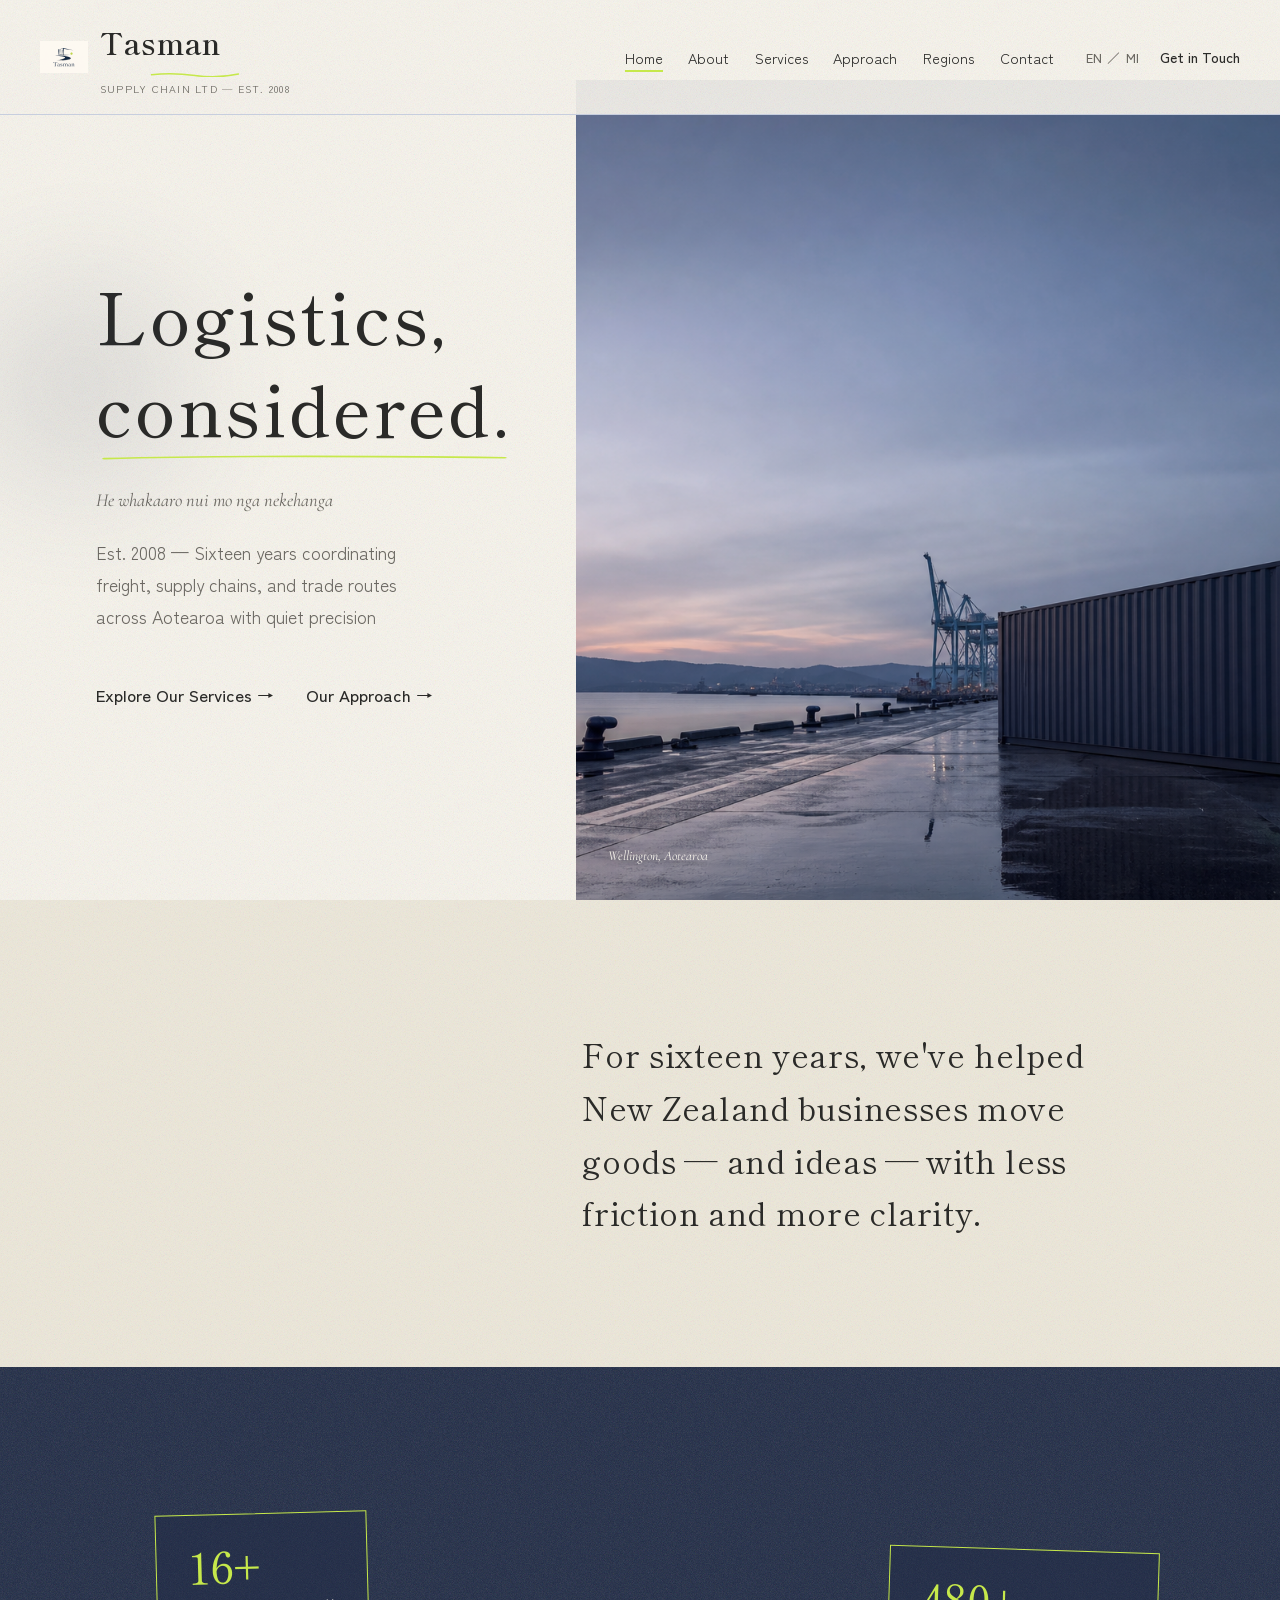
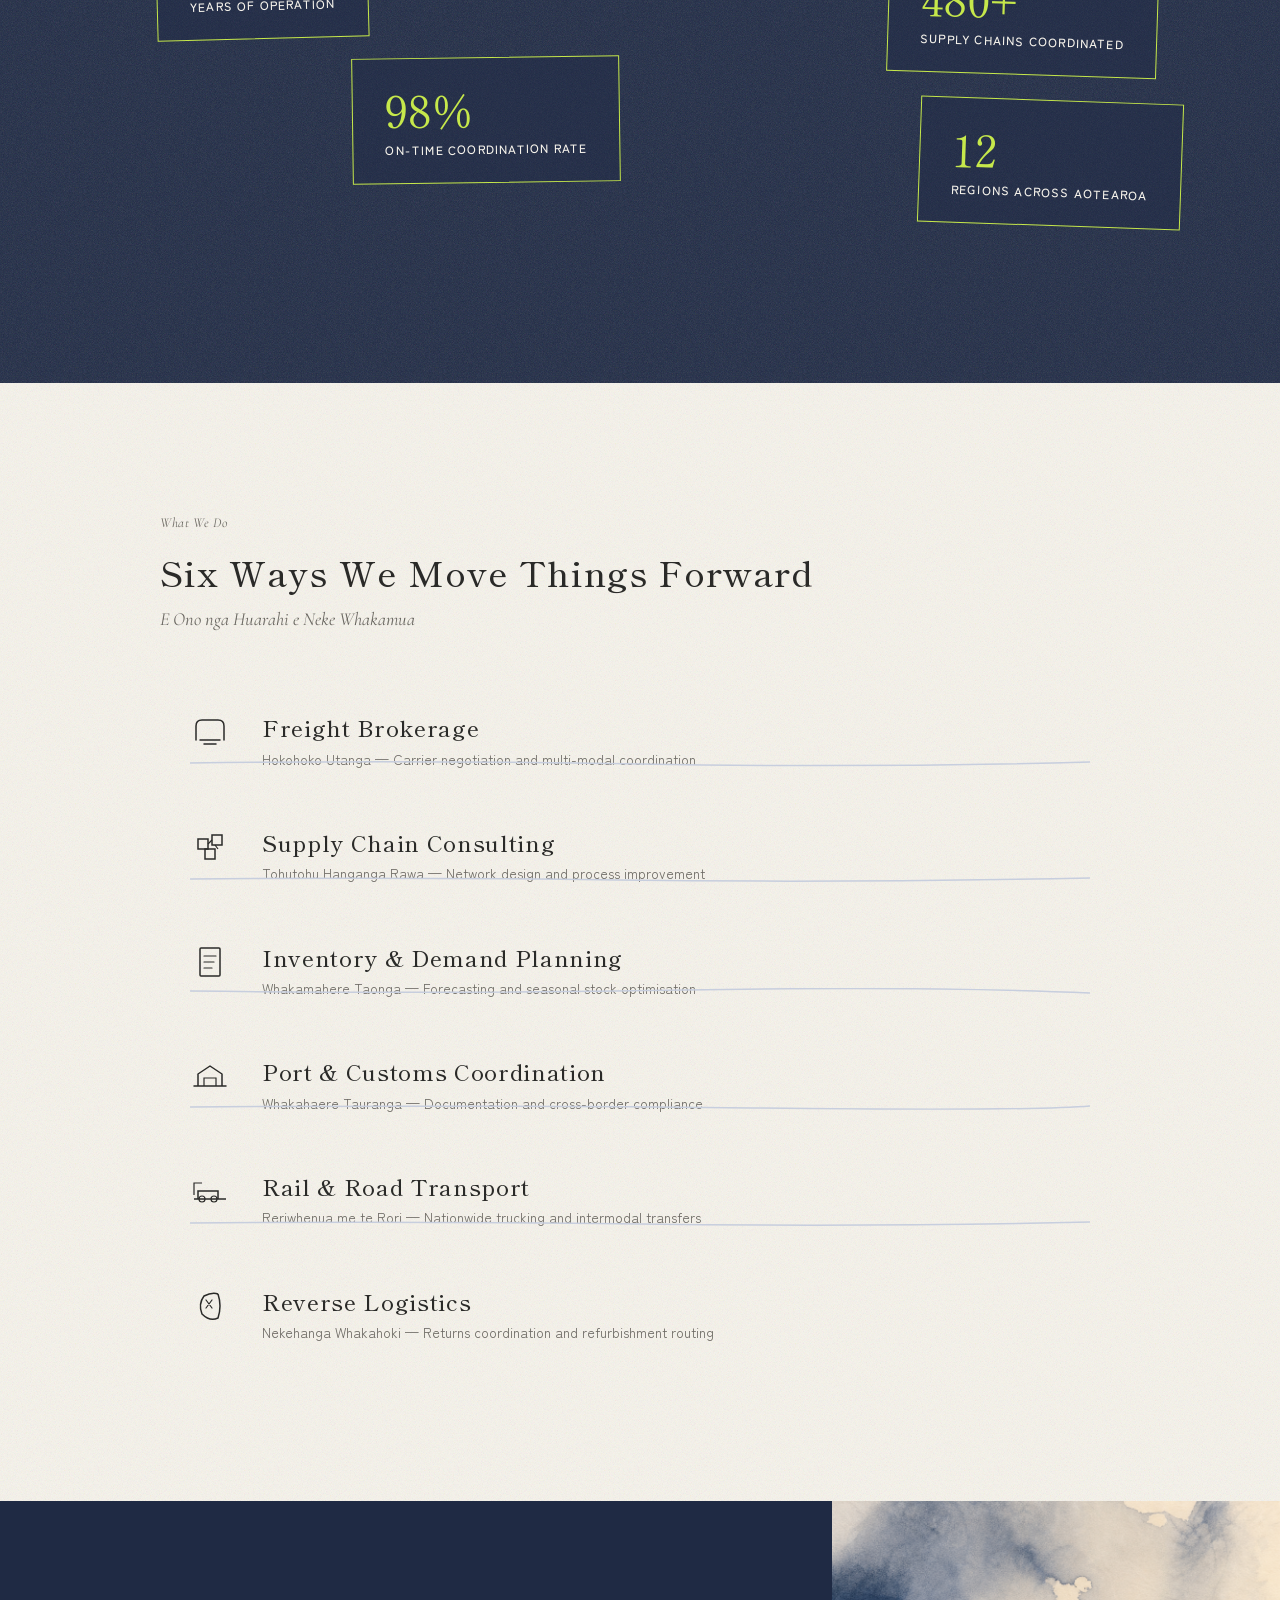
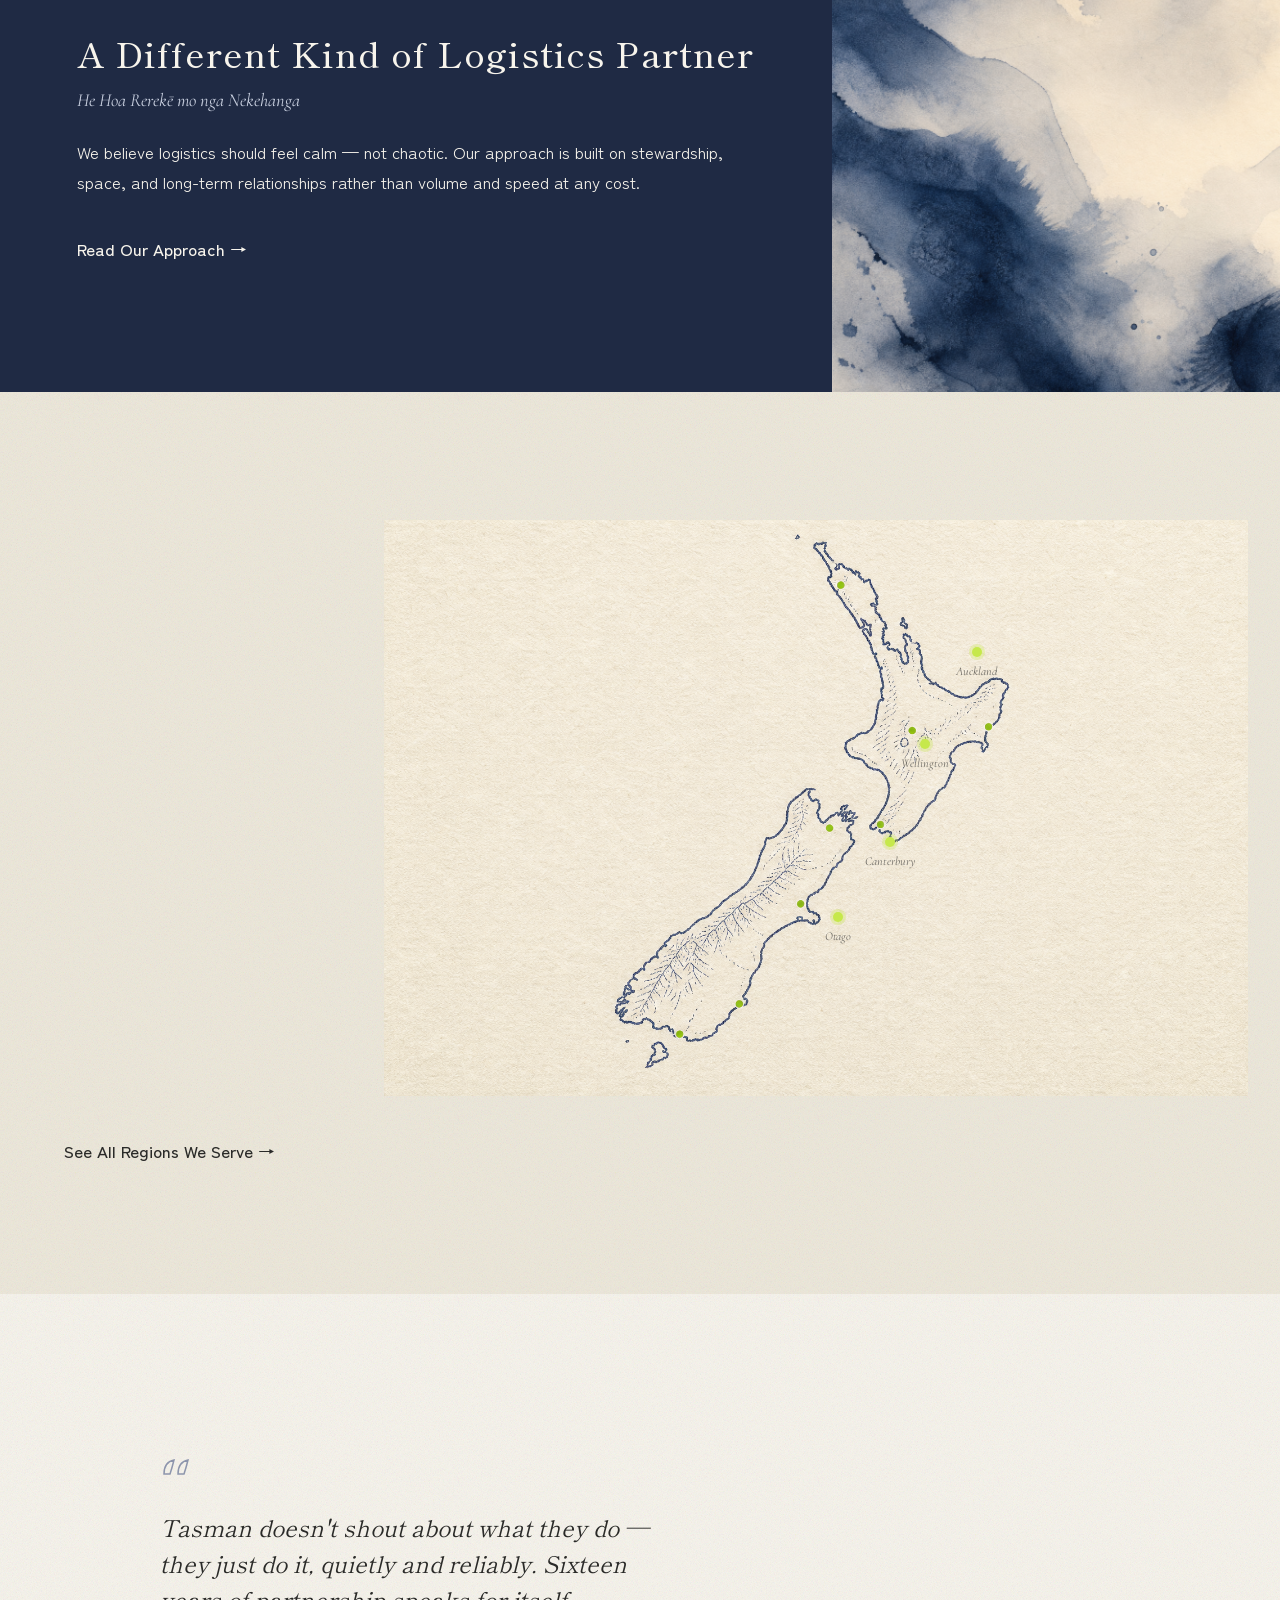
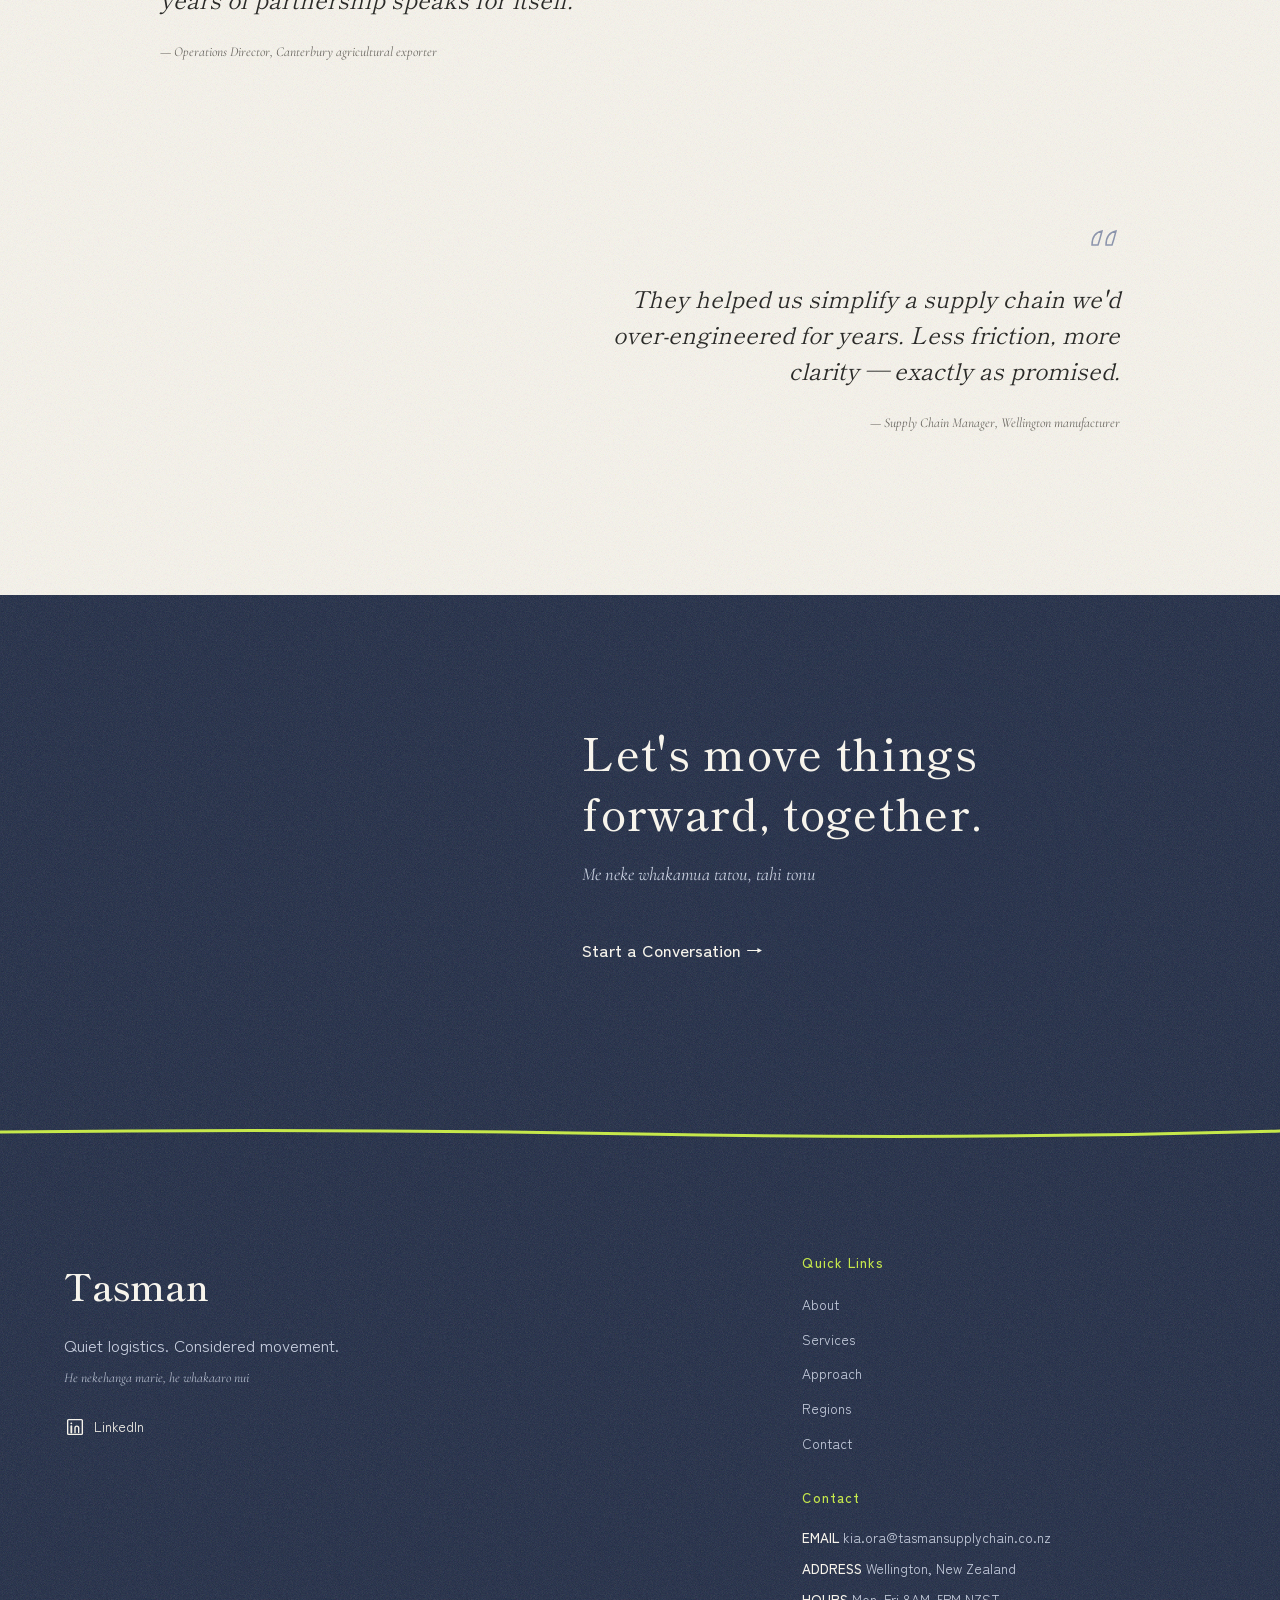
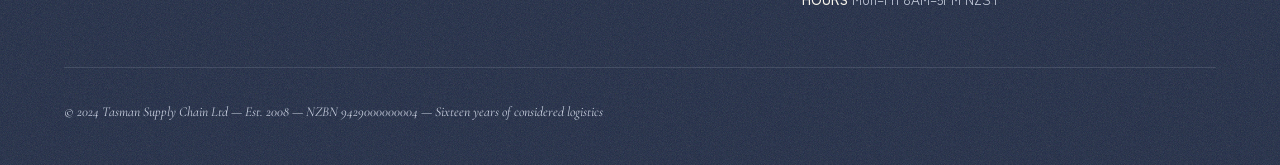
==== commit bfc4f18c: "Add Tasman logo and integrate across site. Generate wabi-sabi brand mark for navbar and favicon on a" ====
--- a/index.html
+++ b/index.html
@@ -5,6 +5,7 @@
   <meta name="viewport" content="width=device-width, initial-scale=1.0">
   <meta name="description" content="Tasman Supply Chain Ltd — Quiet logistics and considered movement across Aotearoa since 2008.">
   <title>Tasman Supply Chain Ltd — Logistics, Considered</title>
+  <link rel="icon" href="assets/images/tasman-logo.png" type="image/png">
   <link rel="stylesheet" href="styles/base.css">
   <link rel="stylesheet" href="styles/navbar.css">
   <link rel="stylesheet" href="styles/hero.css">
@@ -16,9 +17,12 @@
   <header class="navbar paper-texture" role="banner">
     <div class="navbar__inner">
       <a href="index.html" class="navbar__brand">
+        <img class="navbar__logo" src="assets/images/tasman-logo.png" alt="Tasman Supply Chain Ltd" width="48" height="48">
+        <span class="navbar__brand-text">
         <span class="navbar__wordmark">Tasman</span>
         <svg class="navbar__wordmark-underline" viewBox="0 0 120 8" aria-hidden="true"><path d="M2,5 Q30,2 60,6 T118,4" fill="none" stroke="#C6E84B" stroke-width="2" stroke-linecap="round"/></svg>
         <span class="navbar__tagline" data-en="SUPPLY CHAIN LTD — EST. 2008" data-mi="KAMUPENE NEKEHANGA — I 2008">SUPPLY CHAIN LTD — EST. 2008</span>
+        </span>
       </a>
       <nav class="navbar__nav" aria-label="Main navigation">
         <ul class="navbar__links">
--- a/styles/navbar.css
+++ b/styles/navbar.css
@@ -27,6 +27,21 @@
 
 .navbar__brand {
   flex-shrink: 0;
+  display: flex;
+  align-items: center;
+  gap: 0.75rem;
+}
+
+.navbar__logo {
+  width: 48px;
+  height: 48px;
+  object-fit: contain;
+  flex-shrink: 0;
+}
+
+.navbar__brand-text {
+  display: flex;
+  flex-direction: column;
 }
 
 .navbar__wordmark {
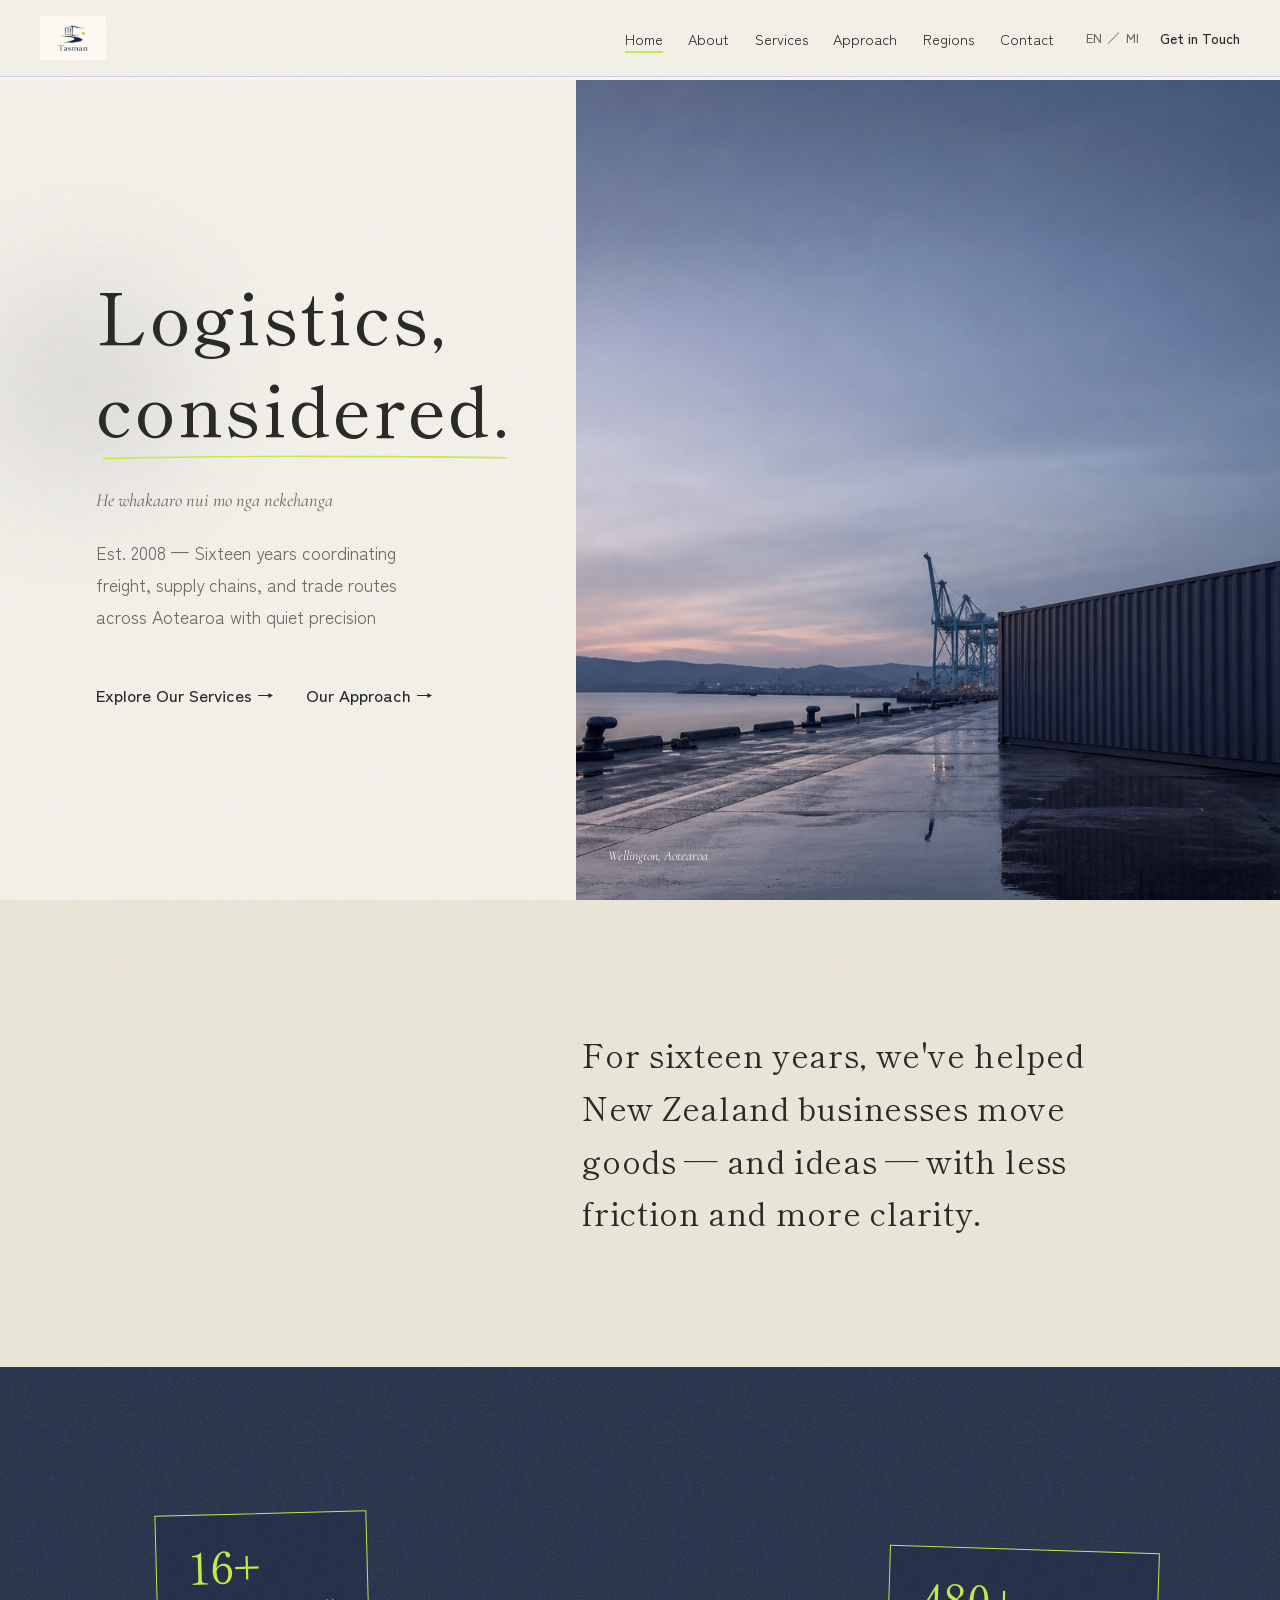
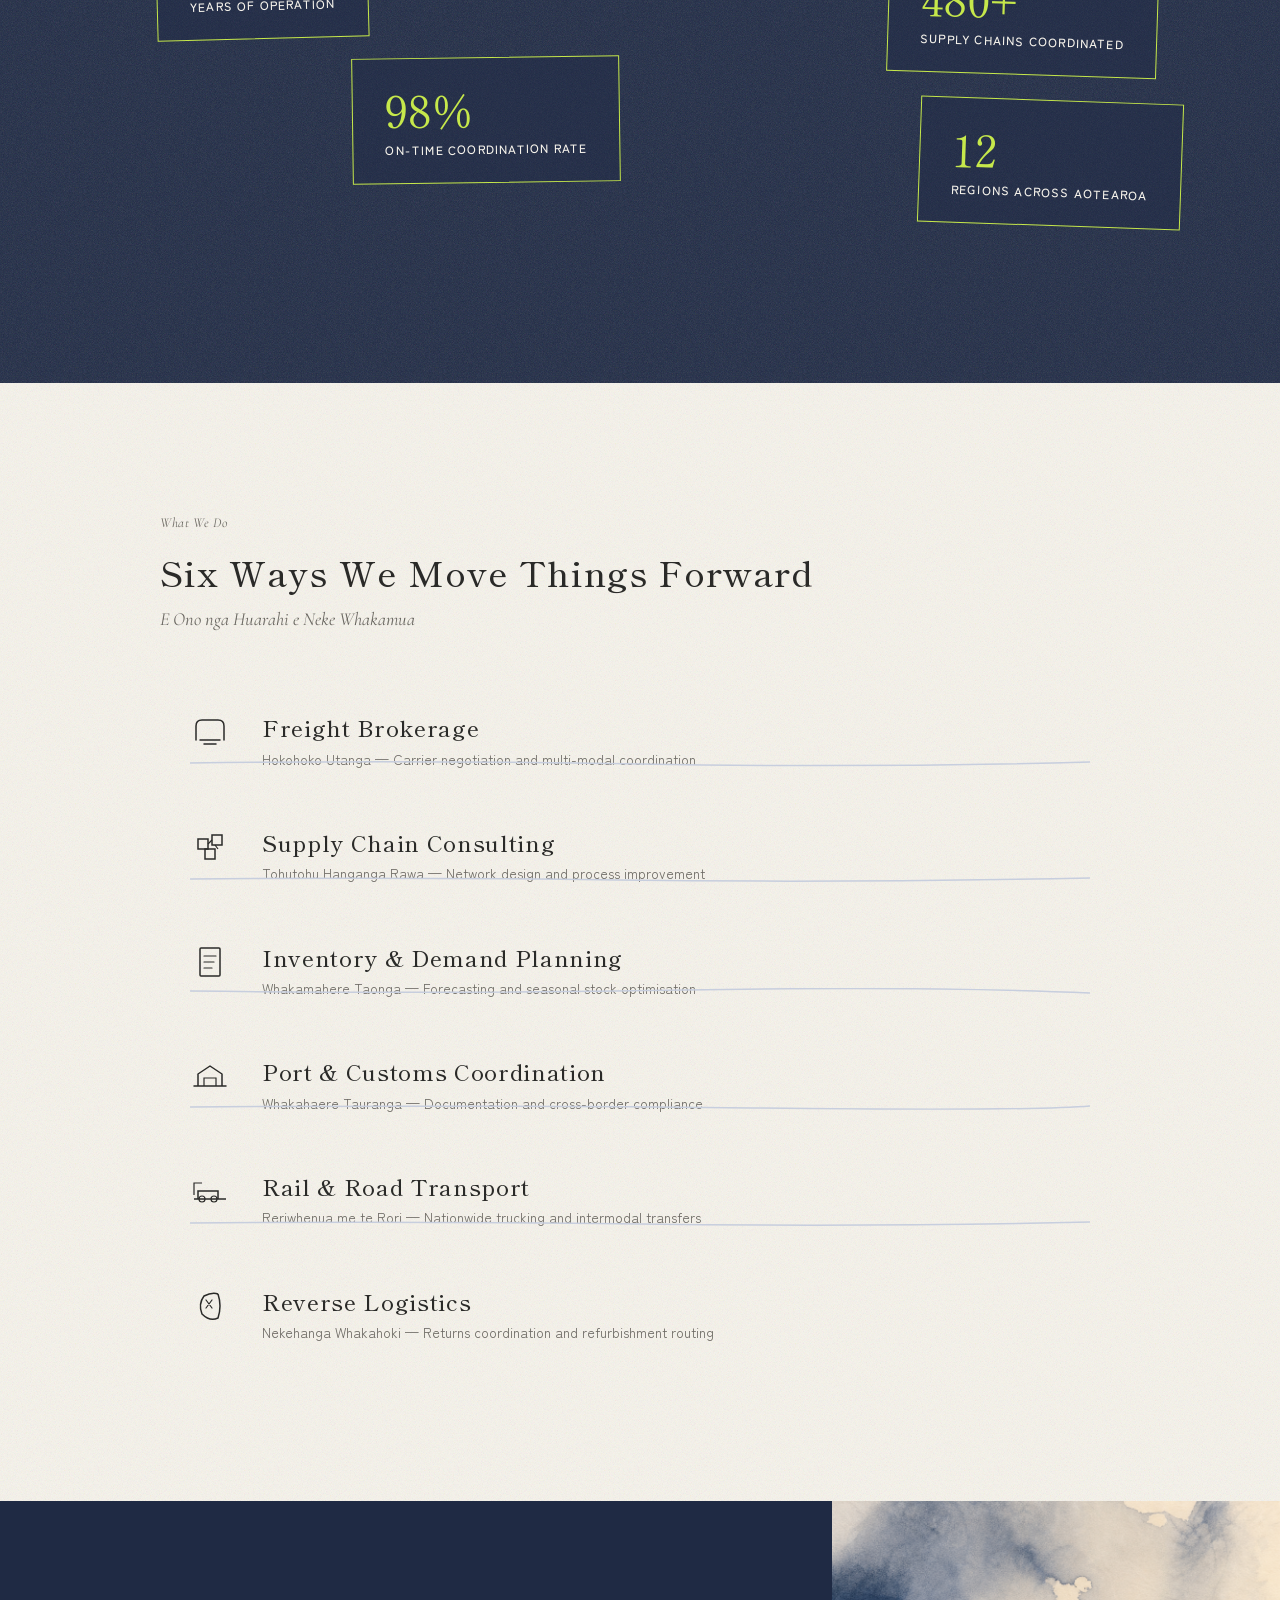
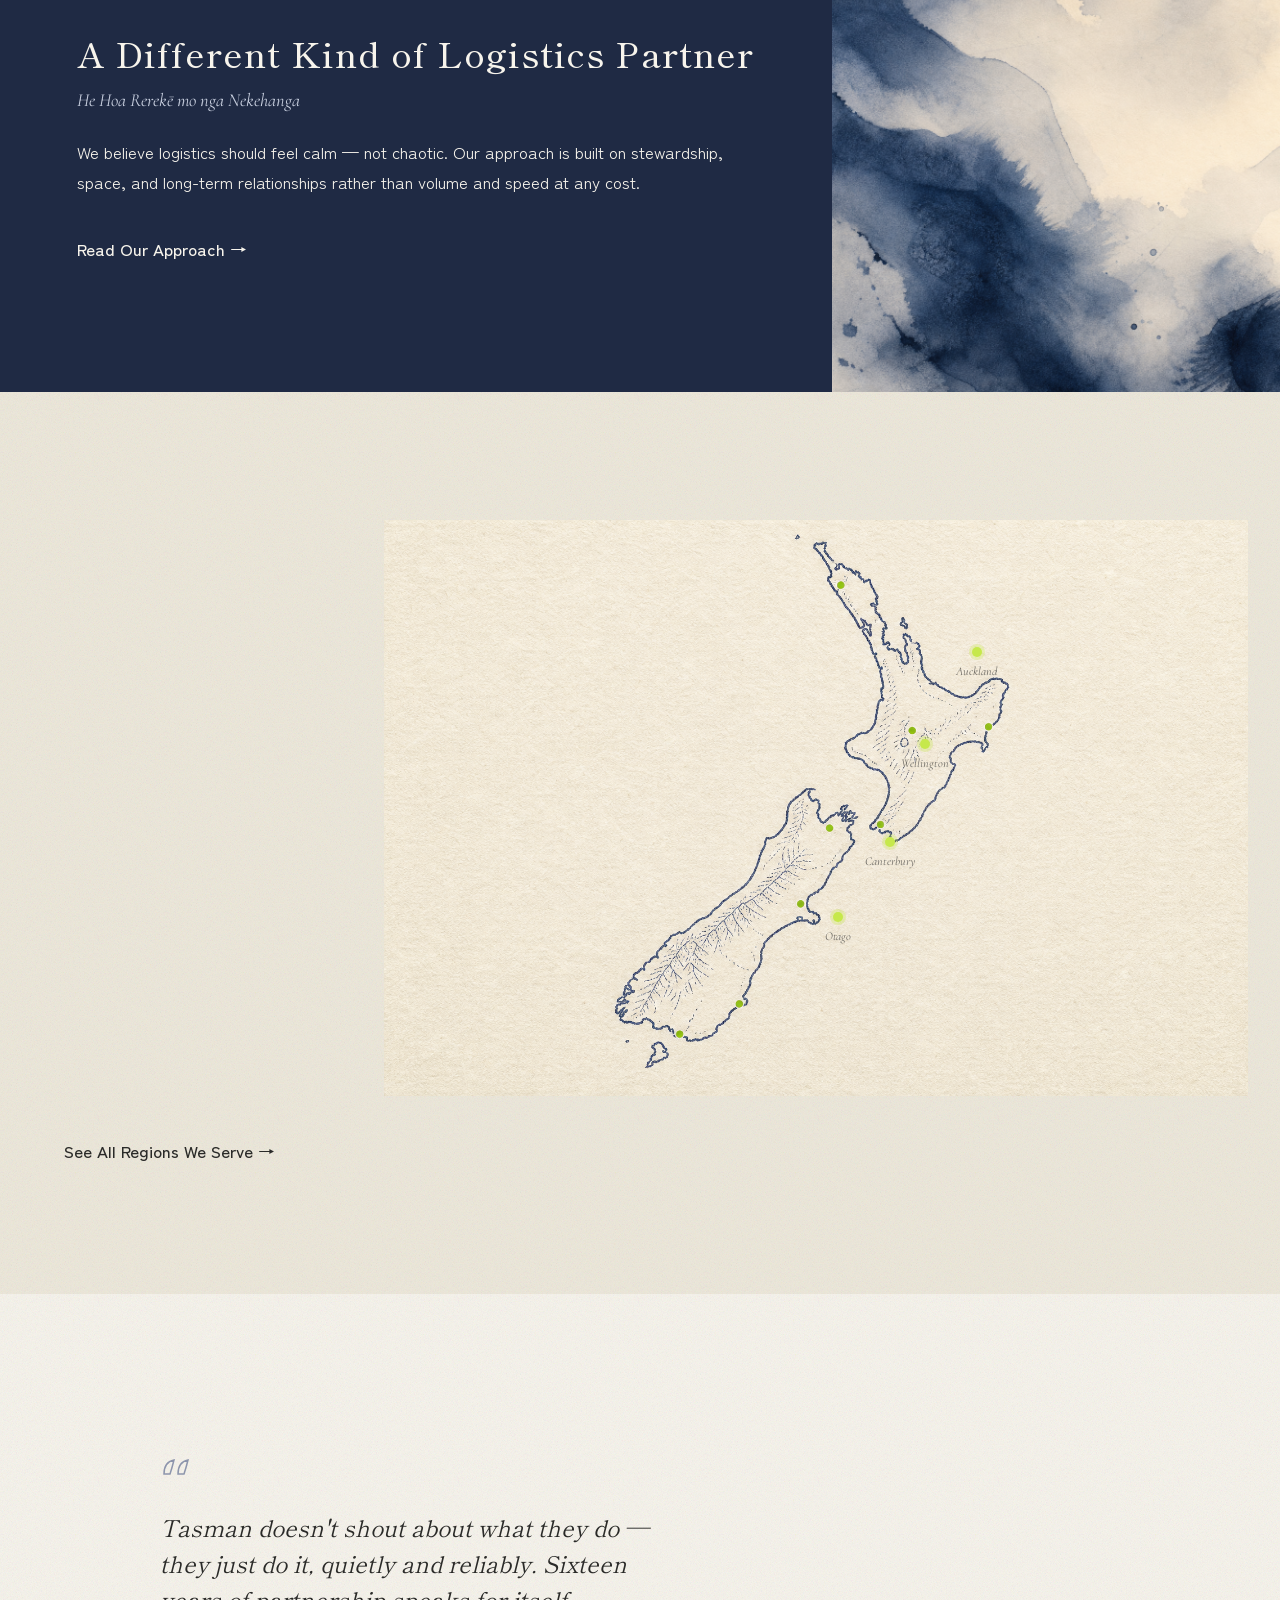
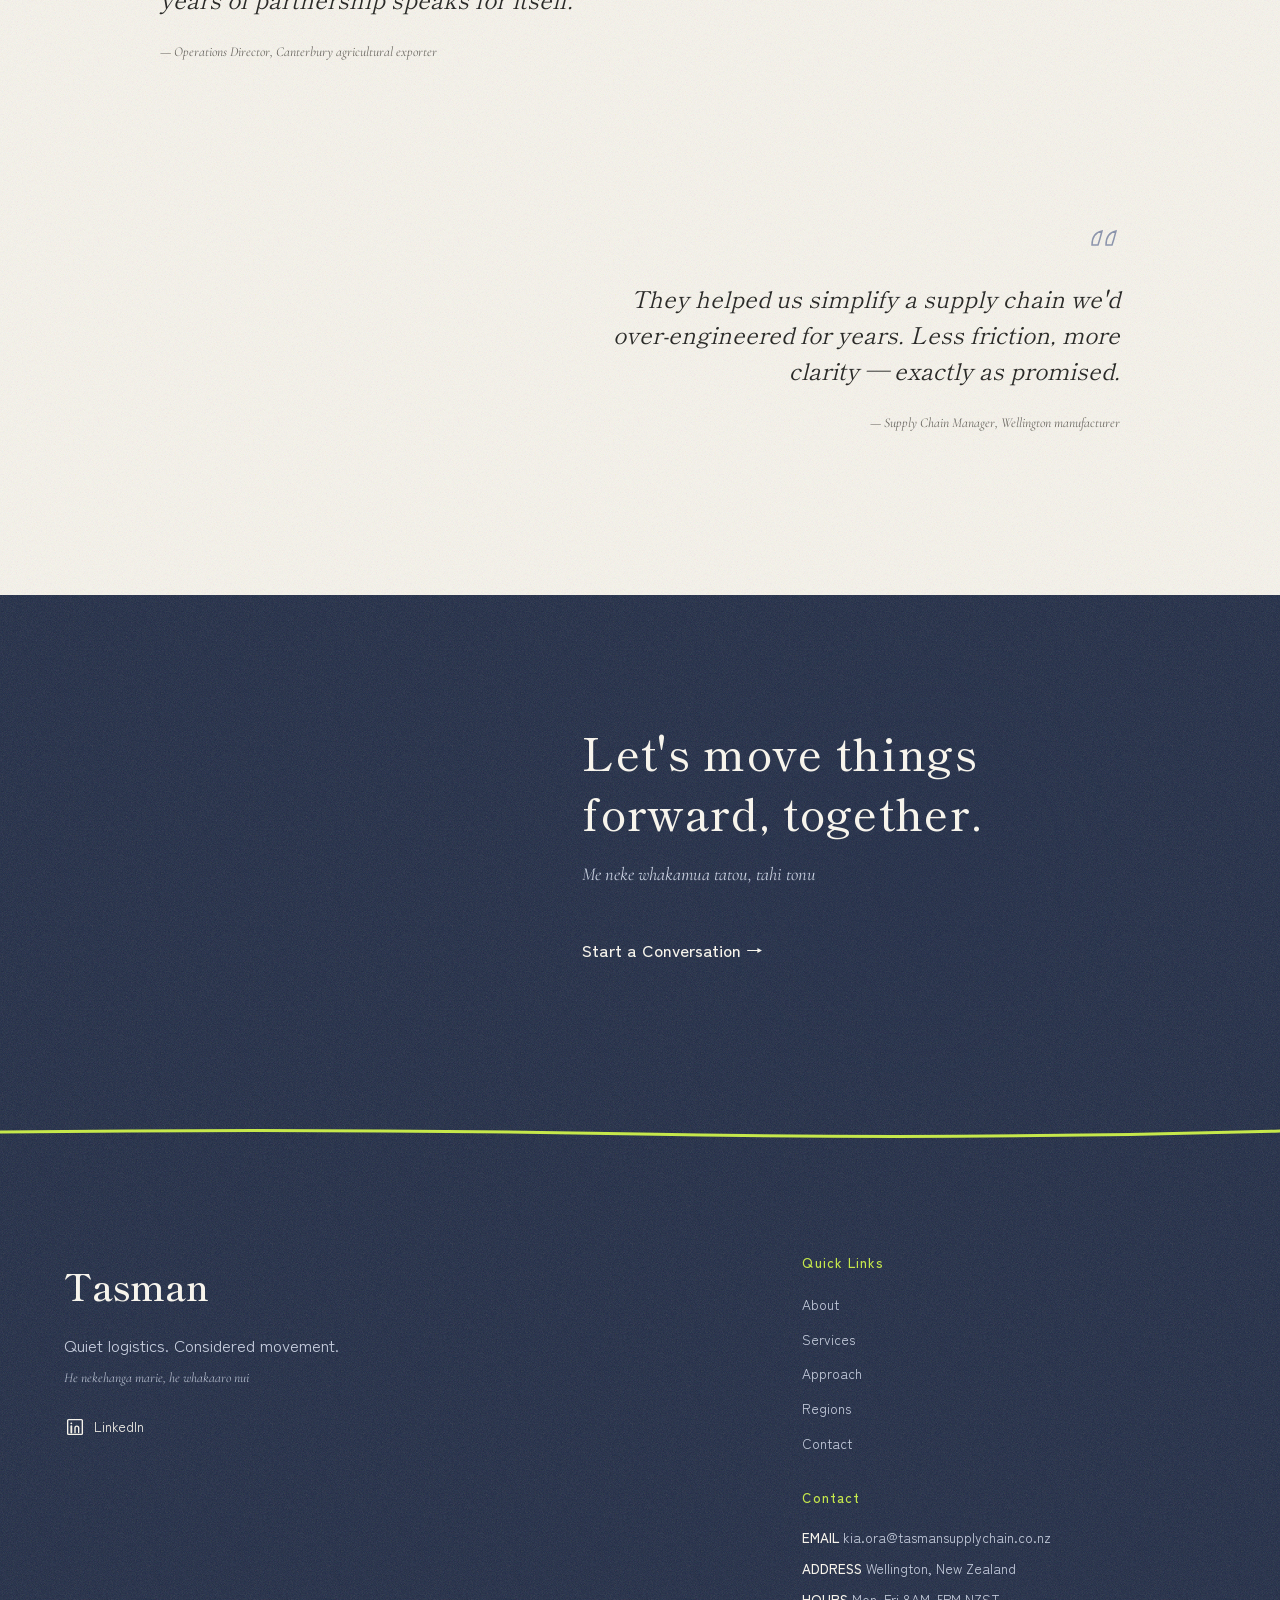
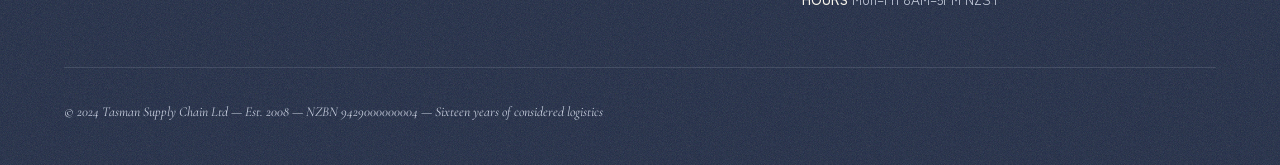
==== commit c0b69f6d: "Remove duplicate navbar text logo; use image logo only." ====
--- a/index.html
+++ b/index.html
@@ -16,13 +16,8 @@
 <body>
   <header class="navbar paper-texture" role="banner">
     <div class="navbar__inner">
-      <a href="index.html" class="navbar__brand">
-        <img class="navbar__logo" src="assets/images/tasman-logo.png" alt="Tasman Supply Chain Ltd" width="48" height="48">
-        <span class="navbar__brand-text">
-        <span class="navbar__wordmark">Tasman</span>
-        <svg class="navbar__wordmark-underline" viewBox="0 0 120 8" aria-hidden="true"><path d="M2,5 Q30,2 60,6 T118,4" fill="none" stroke="#C6E84B" stroke-width="2" stroke-linecap="round"/></svg>
-        <span class="navbar__tagline" data-en="SUPPLY CHAIN LTD — EST. 2008" data-mi="KAMUPENE NEKEHANGA — I 2008">SUPPLY CHAIN LTD — EST. 2008</span>
-        </span>
+      <a href="index.html" class="navbar__brand" aria-label="Tasman Supply Chain Ltd — Home">
+        <img class="navbar__logo" src="assets/images/tasman-logo.png" alt="Tasman Supply Chain Ltd" width="140" height="44">
       </a>
       <nav class="navbar__nav" aria-label="Main navigation">
         <ul class="navbar__links">
--- a/styles/navbar.css
+++ b/styles/navbar.css
@@ -29,45 +29,15 @@
   flex-shrink: 0;
   display: flex;
   align-items: center;
-  gap: 0.75rem;
 }
 
 .navbar__logo {
-  width: 48px;
-  height: 48px;
+  height: 44px;
+  width: auto;
+  max-width: 160px;
   object-fit: contain;
   flex-shrink: 0;
-}
-
-.navbar__brand-text {
-  display: flex;
-  flex-direction: column;
-}
-
-.navbar__wordmark {
-  font-family: var(--font-display);
-  font-size: clamp(1.5rem, 3vw, 1.85rem);
-  font-weight: 600;
-  color: var(--ink);
-  letter-spacing: 0.04em;
-  position: relative;
-  display: inline-block;
-}
-
-.navbar__wordmark-underline {
   display: block;
-  width: 100%;
-  height: 6px;
-  margin-top: 2px;
-}
-
-.navbar__tagline {
-  font-family: var(--font-body);
-  font-size: 0.65rem;
-  font-weight: 400;
-  letter-spacing: 0.12em;
-  color: var(--ink-soft);
-  margin-top: 0.15rem;
 }
 
 .navbar__nav {
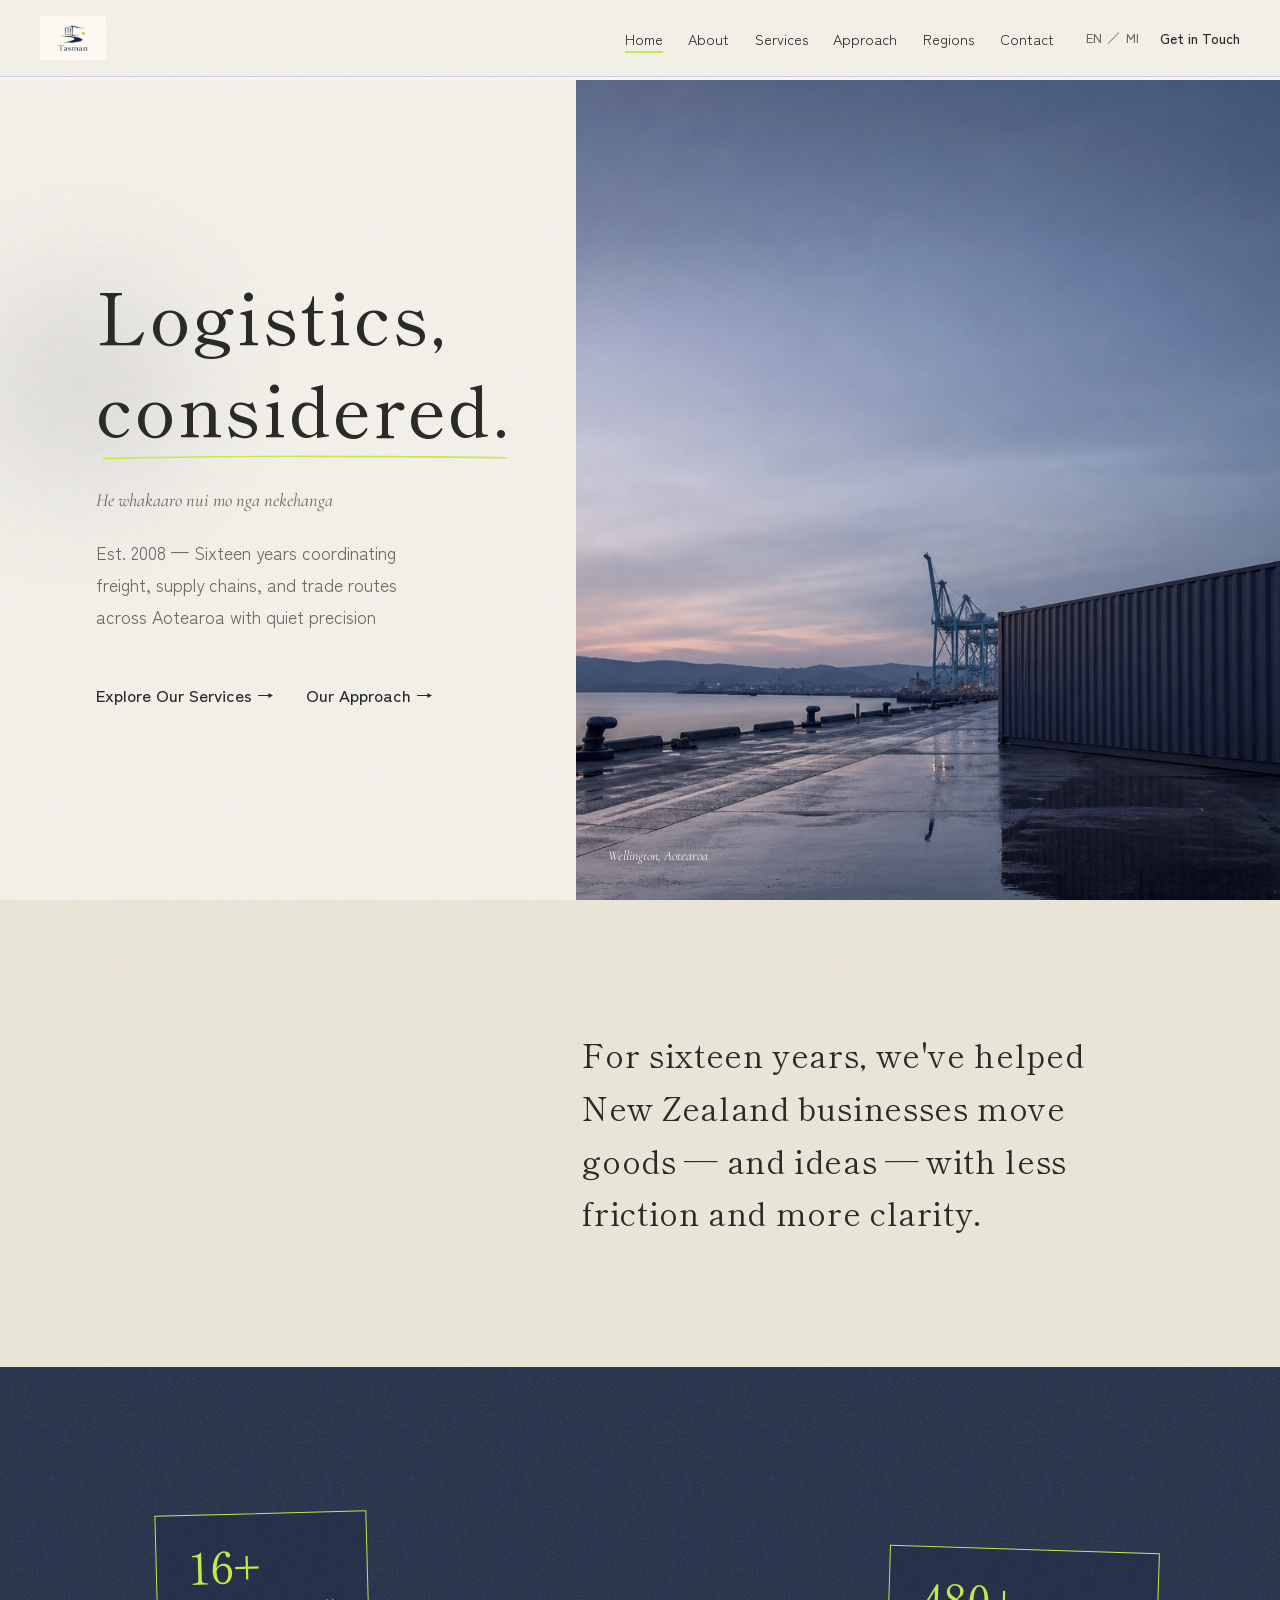
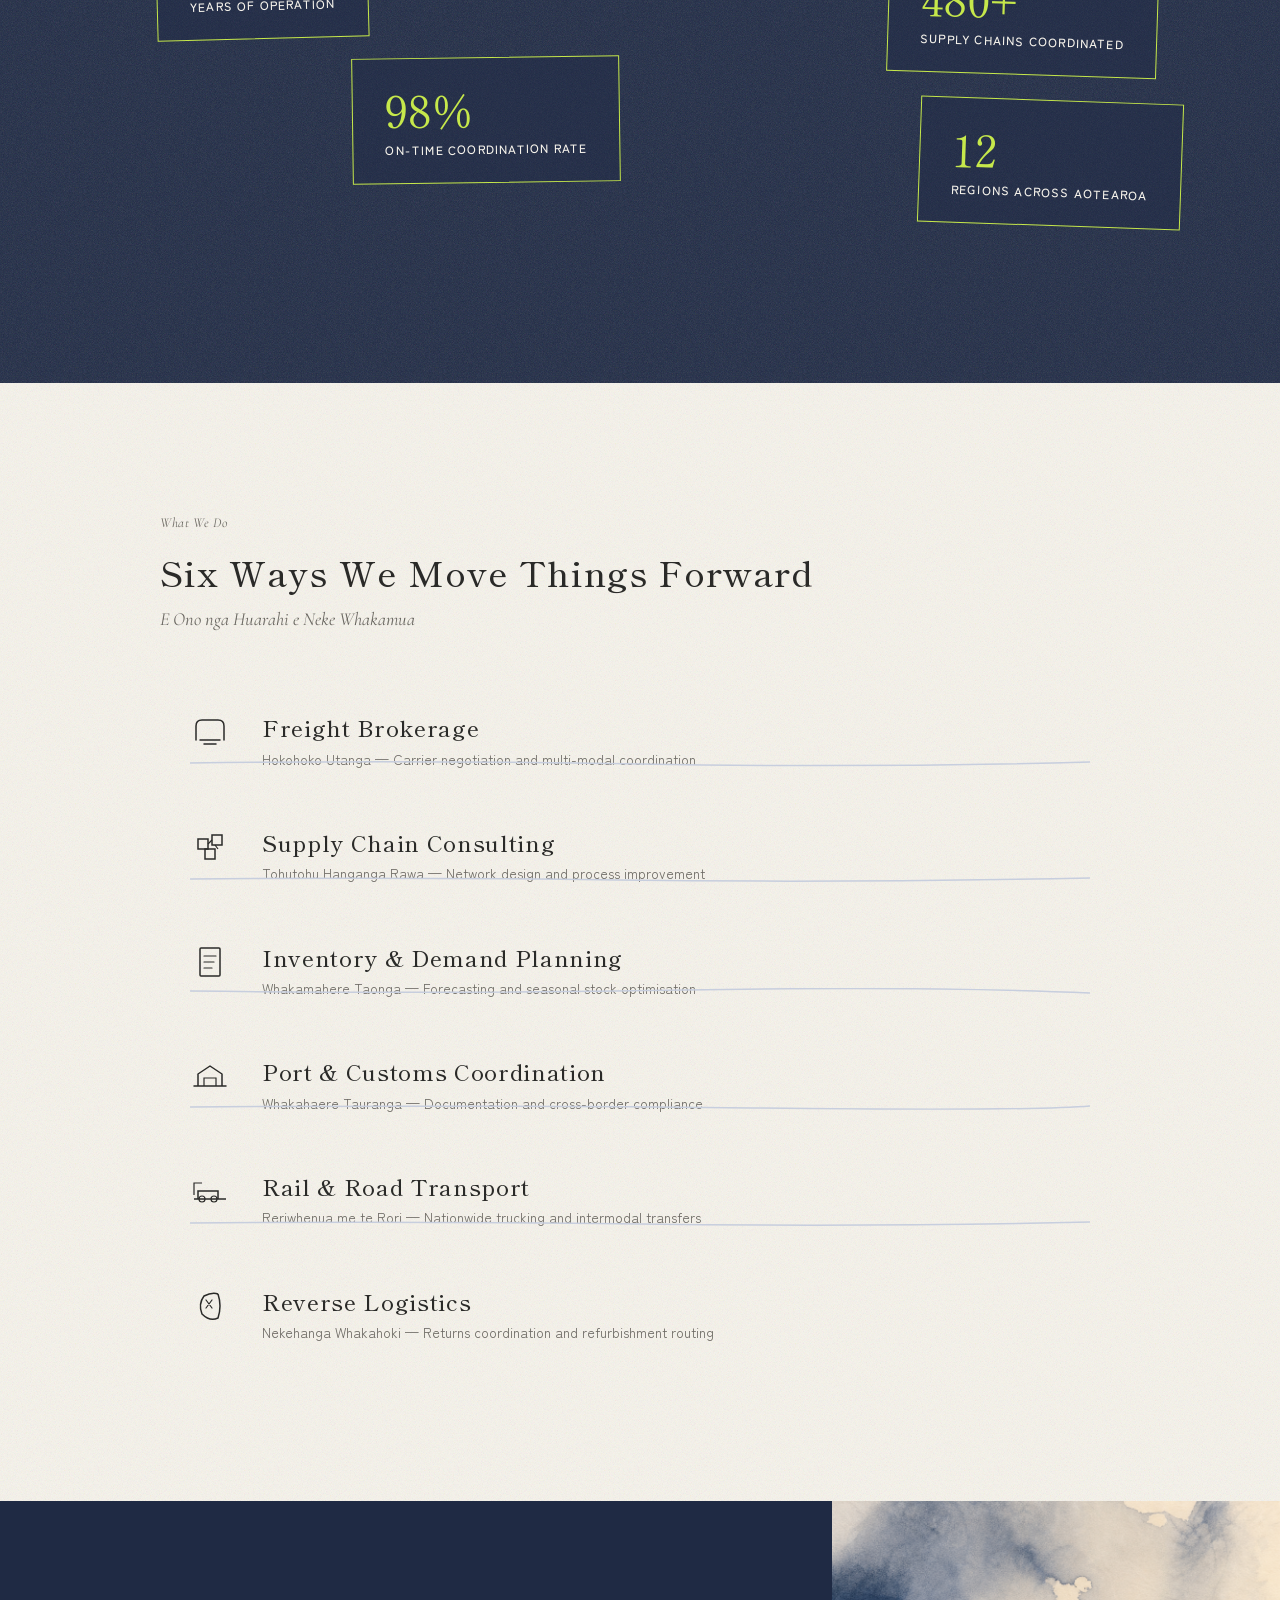
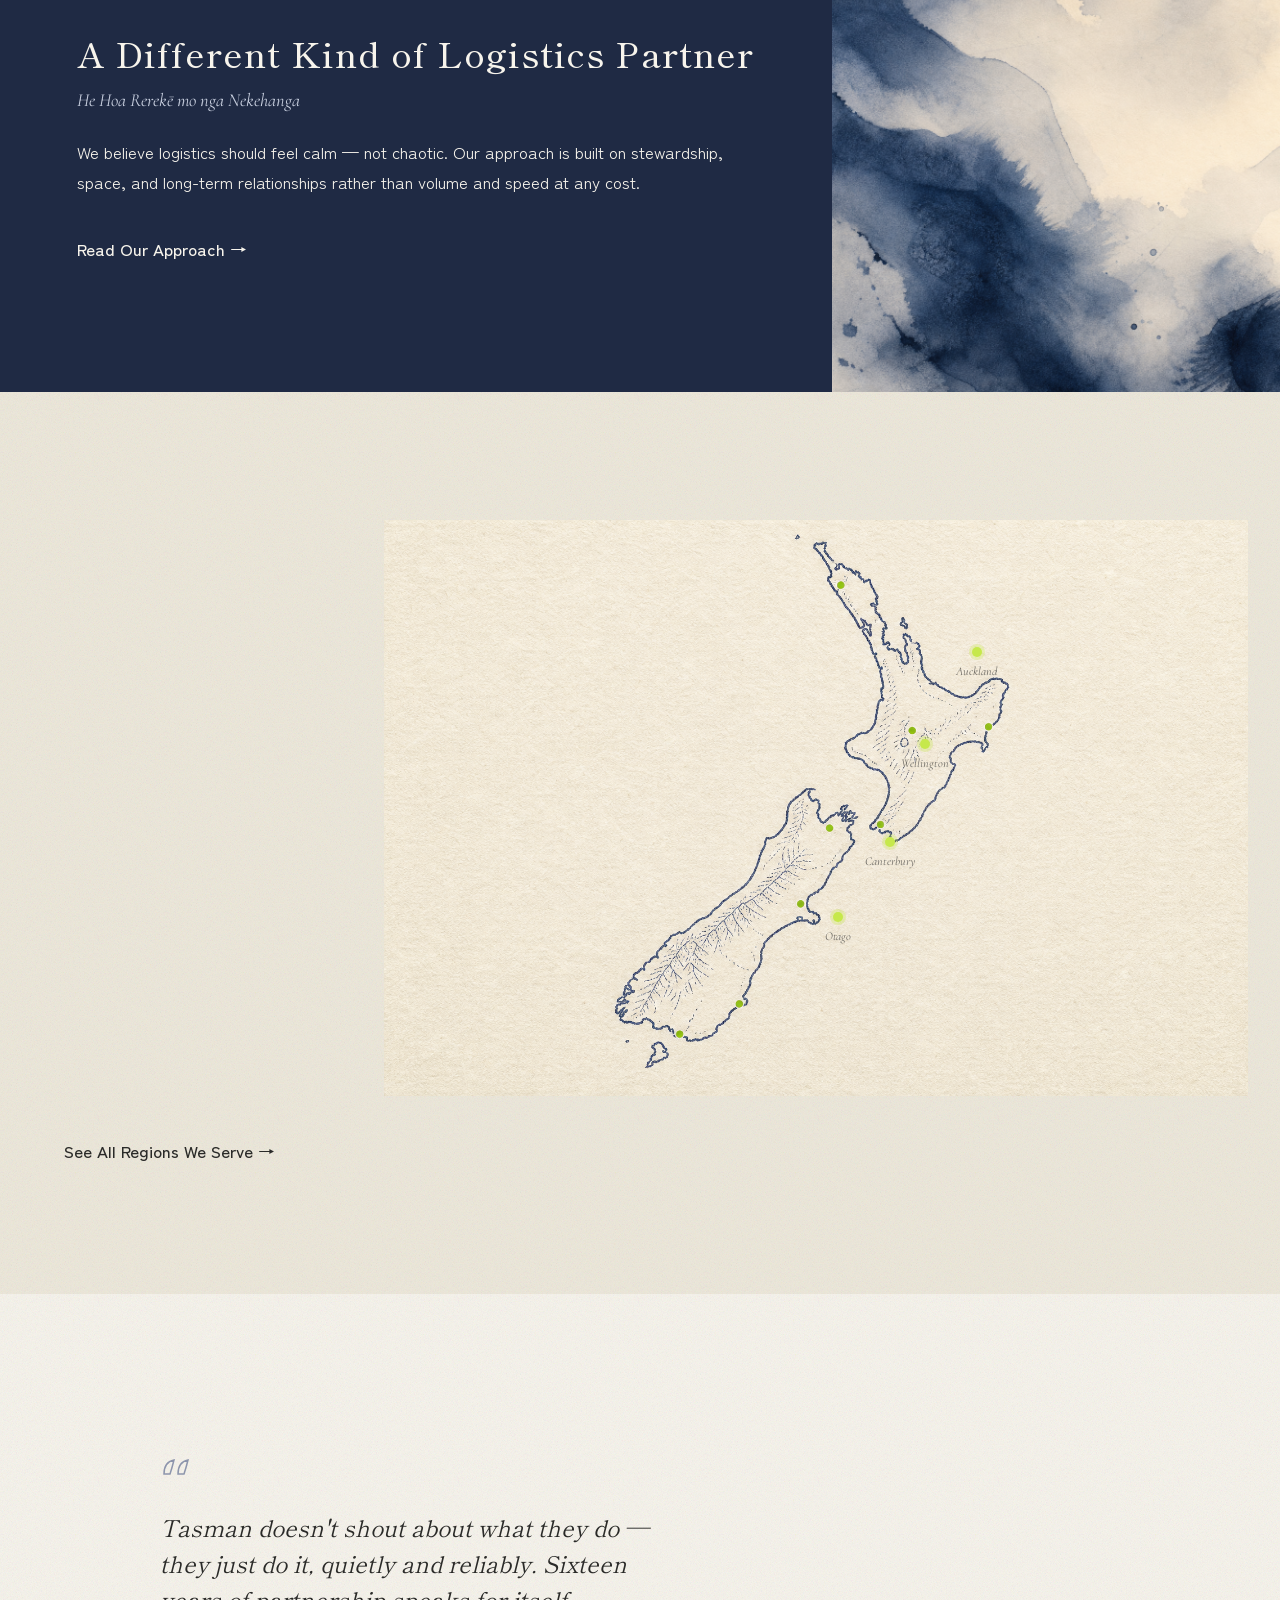
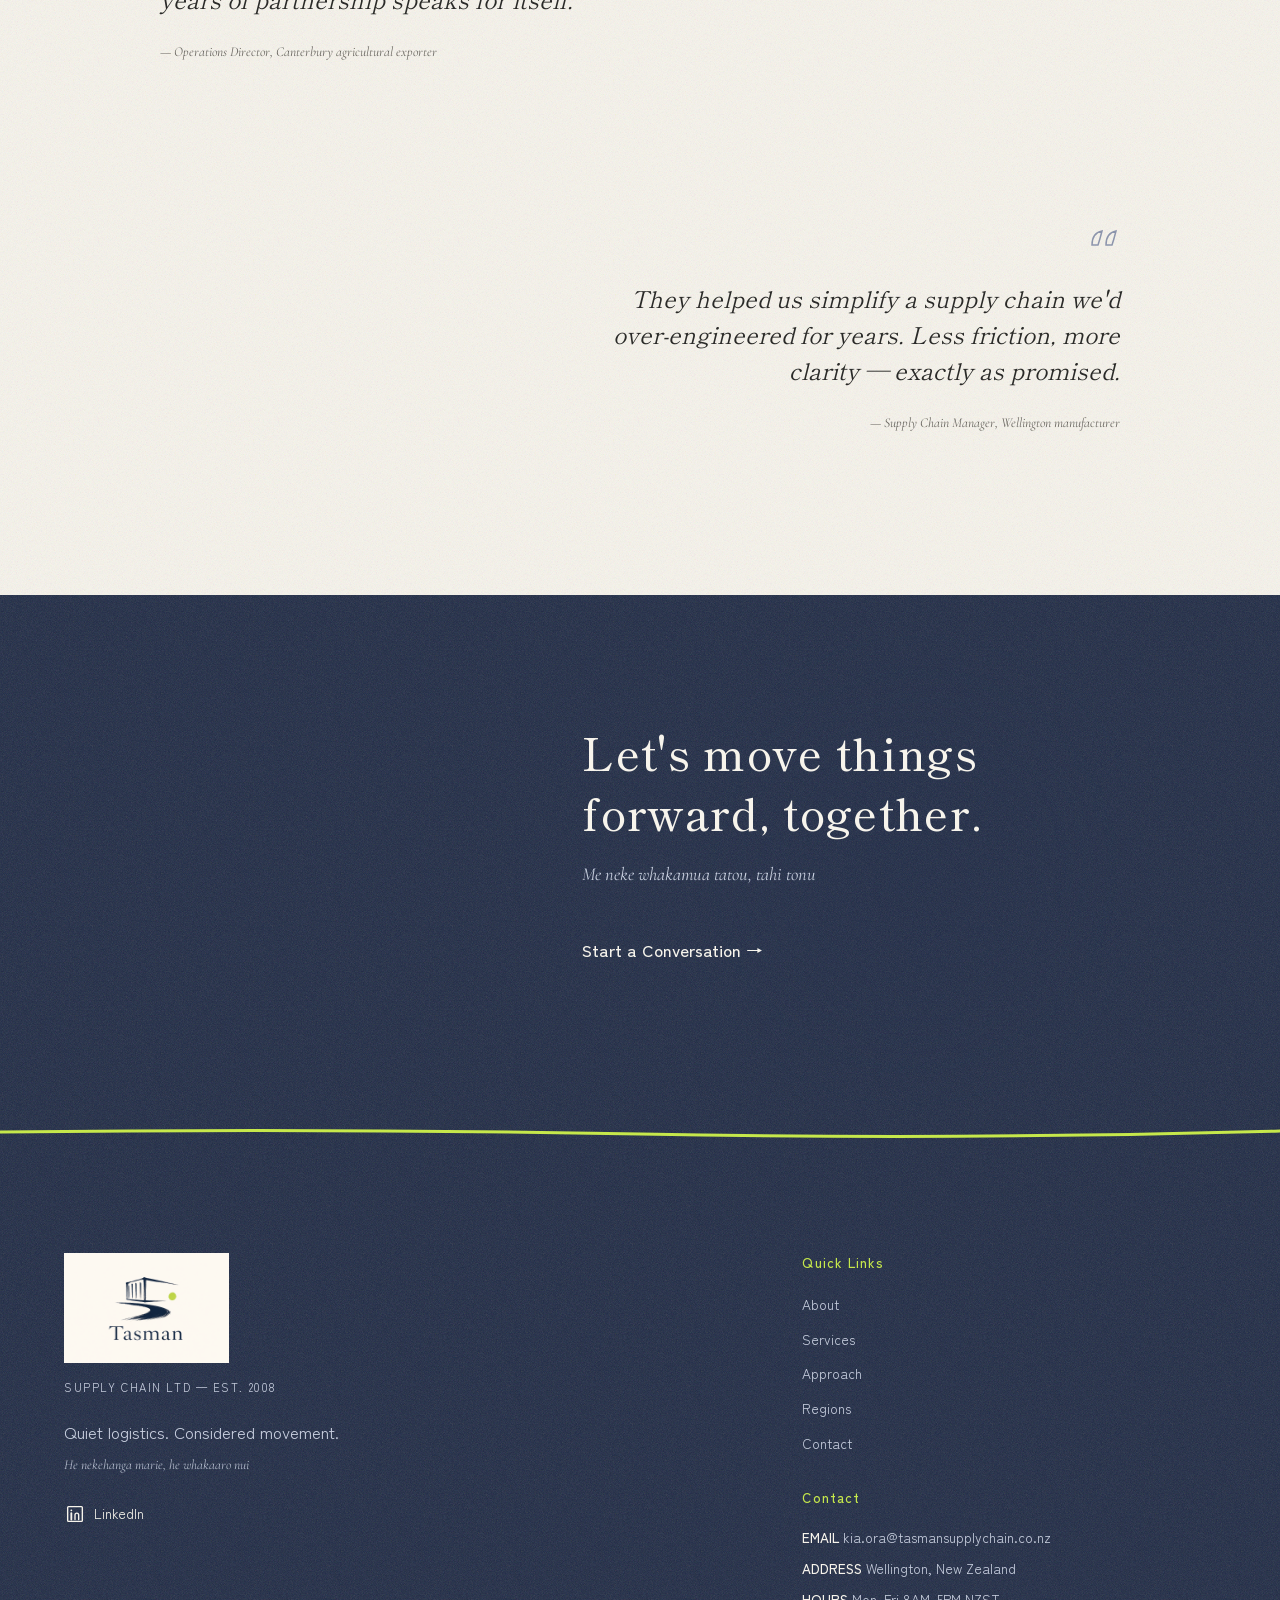
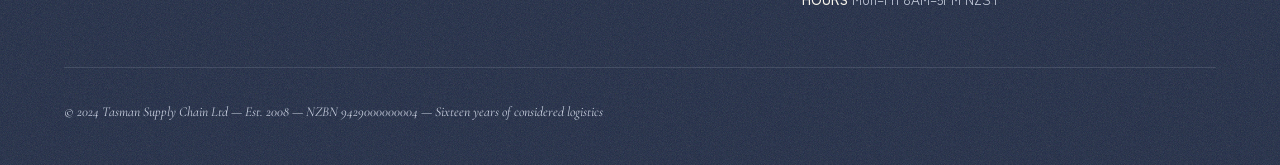
==== commit 1bccae6a: "Add large footer logo with company est. tagline." ====
--- a/index.html
+++ b/index.html
@@ -243,7 +243,10 @@
     <svg class="footer__divider brush-divider brush-divider--lime" viewBox="0 0 1200 14" preserveAspectRatio="none" aria-hidden="true"><path d="M0,7 Q300,3 600,9 T1200,6" fill="none" stroke="#C6E84B" stroke-width="3" stroke-linecap="round"/></svg>
     <div class="footer__grid">
       <div class="footer__brand-col">
-        <div class="footer__wordmark">Tasman</div>
+        <div class="footer__brand">
+          <img class="footer__logo" src="assets/images/tasman-logo.png" alt="Tasman Supply Chain Ltd" width="220" height="72">
+          <p class="footer__est" data-en="SUPPLY CHAIN LTD — EST. 2008" data-mi="KAMUPENE NEKEHANGA — I 2008">SUPPLY CHAIN LTD — EST. 2008</p>
+        </div>
         <p class="footer__tagline" data-en="Quiet logistics. Considered movement." data-mi="He nekehanga marie, he whakaaro nui.">Quiet logistics. Considered movement.</p>
         <p class="footer__tagline-mi" data-en="He nekehanga marie, he whakaaro nui" data-mi="He nekehanga marie, he whakaaro nui">He nekehanga marie, he whakaaro nui</p>
         <a href="https://linkedin.com" class="footer__social" target="_blank" rel="noopener noreferrer" aria-label="LinkedIn">
--- a/styles/components.css
+++ b/styles/components.css
@@ -24,11 +24,26 @@
   padding-top: 2rem;
 }
 
-.footer__wordmark {
-  font-family: var(--font-display);
-  font-size: clamp(1.75rem, 3vw, 2.25rem);
-  font-weight: 600;
-  margin-bottom: 0.75rem;
+.footer__brand {
+  margin-bottom: 1.25rem;
+}
+
+.footer__logo {
+  width: auto;
+  height: clamp(72px, 10vw, 110px);
+  max-width: 280px;
+  object-fit: contain;
+  display: block;
+  margin-bottom: 0.85rem;
+}
+
+.footer__est {
+  font-family: var(--font-body);
+  font-size: 0.7rem;
+  font-weight: 400;
+  letter-spacing: 0.14em;
+  color: var(--indigo-pale);
+  margin-bottom: 1.25rem;
 }
 
 .footer__tagline {
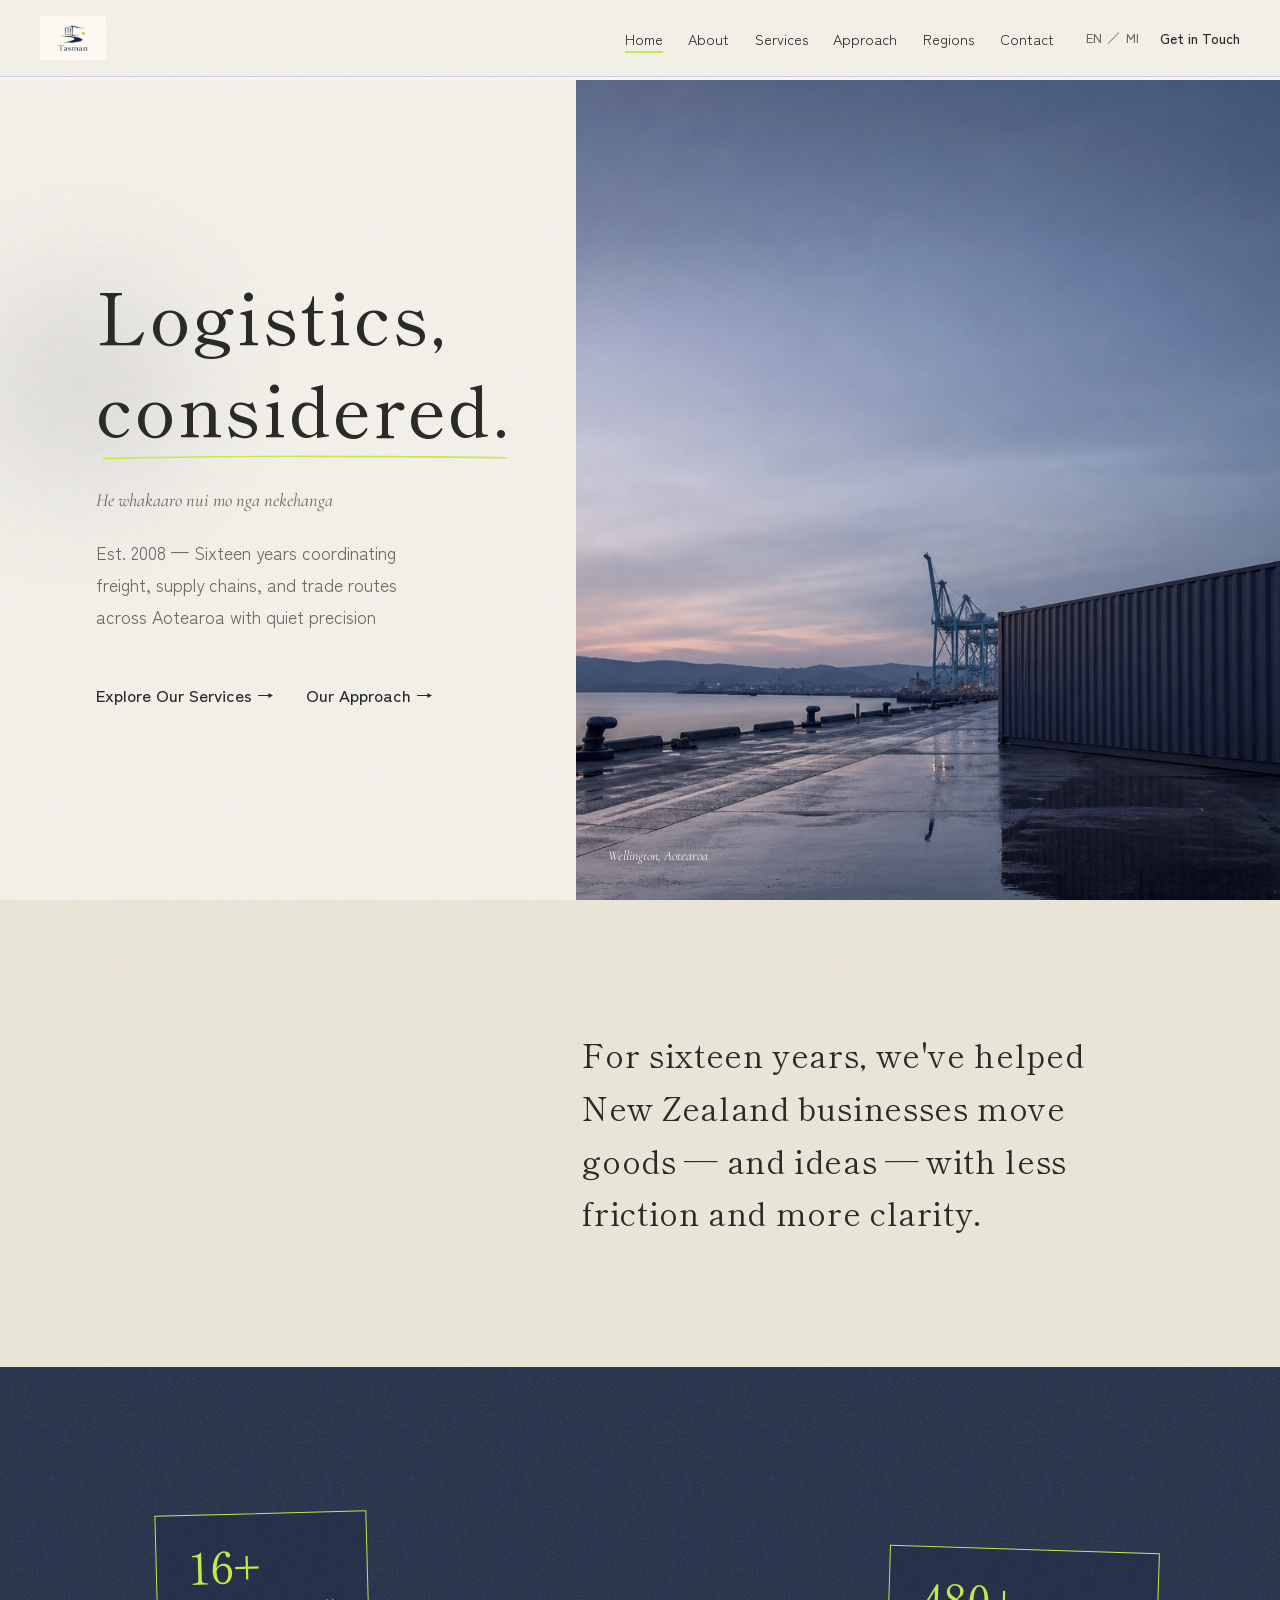
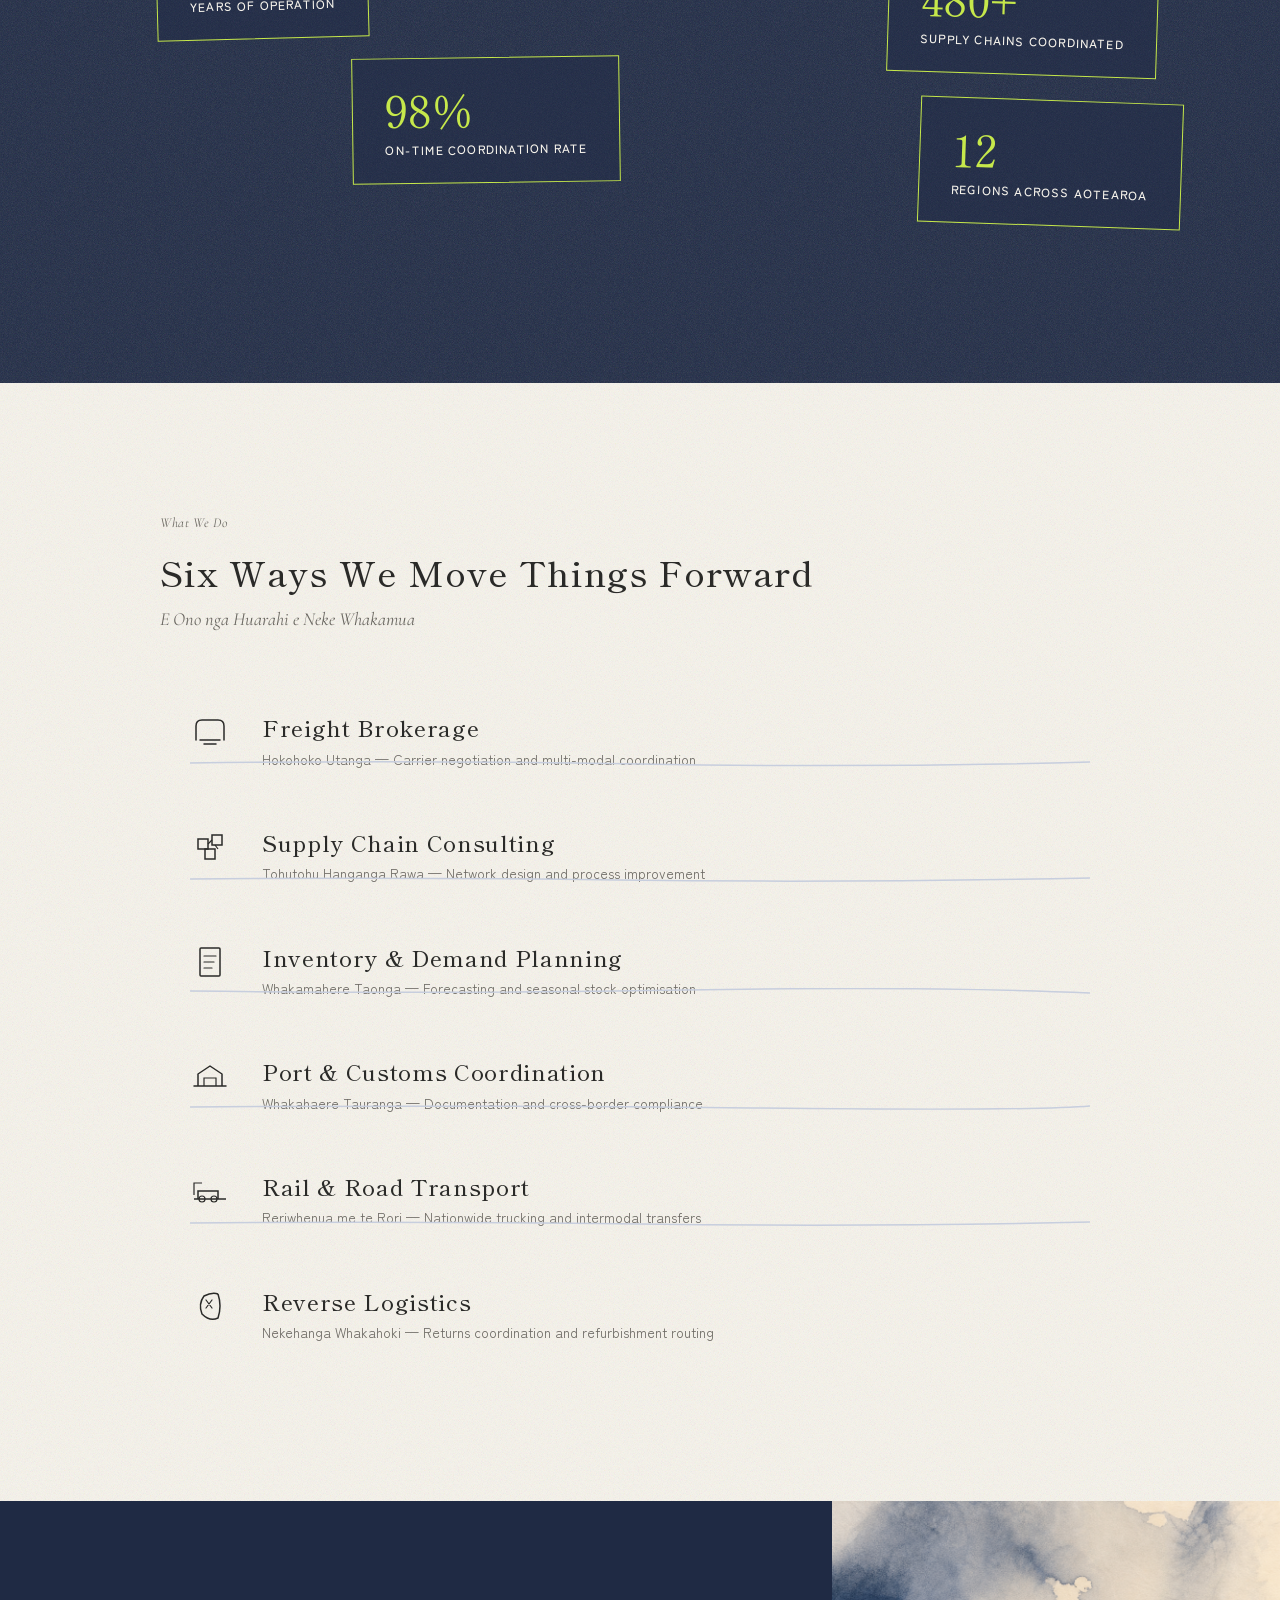
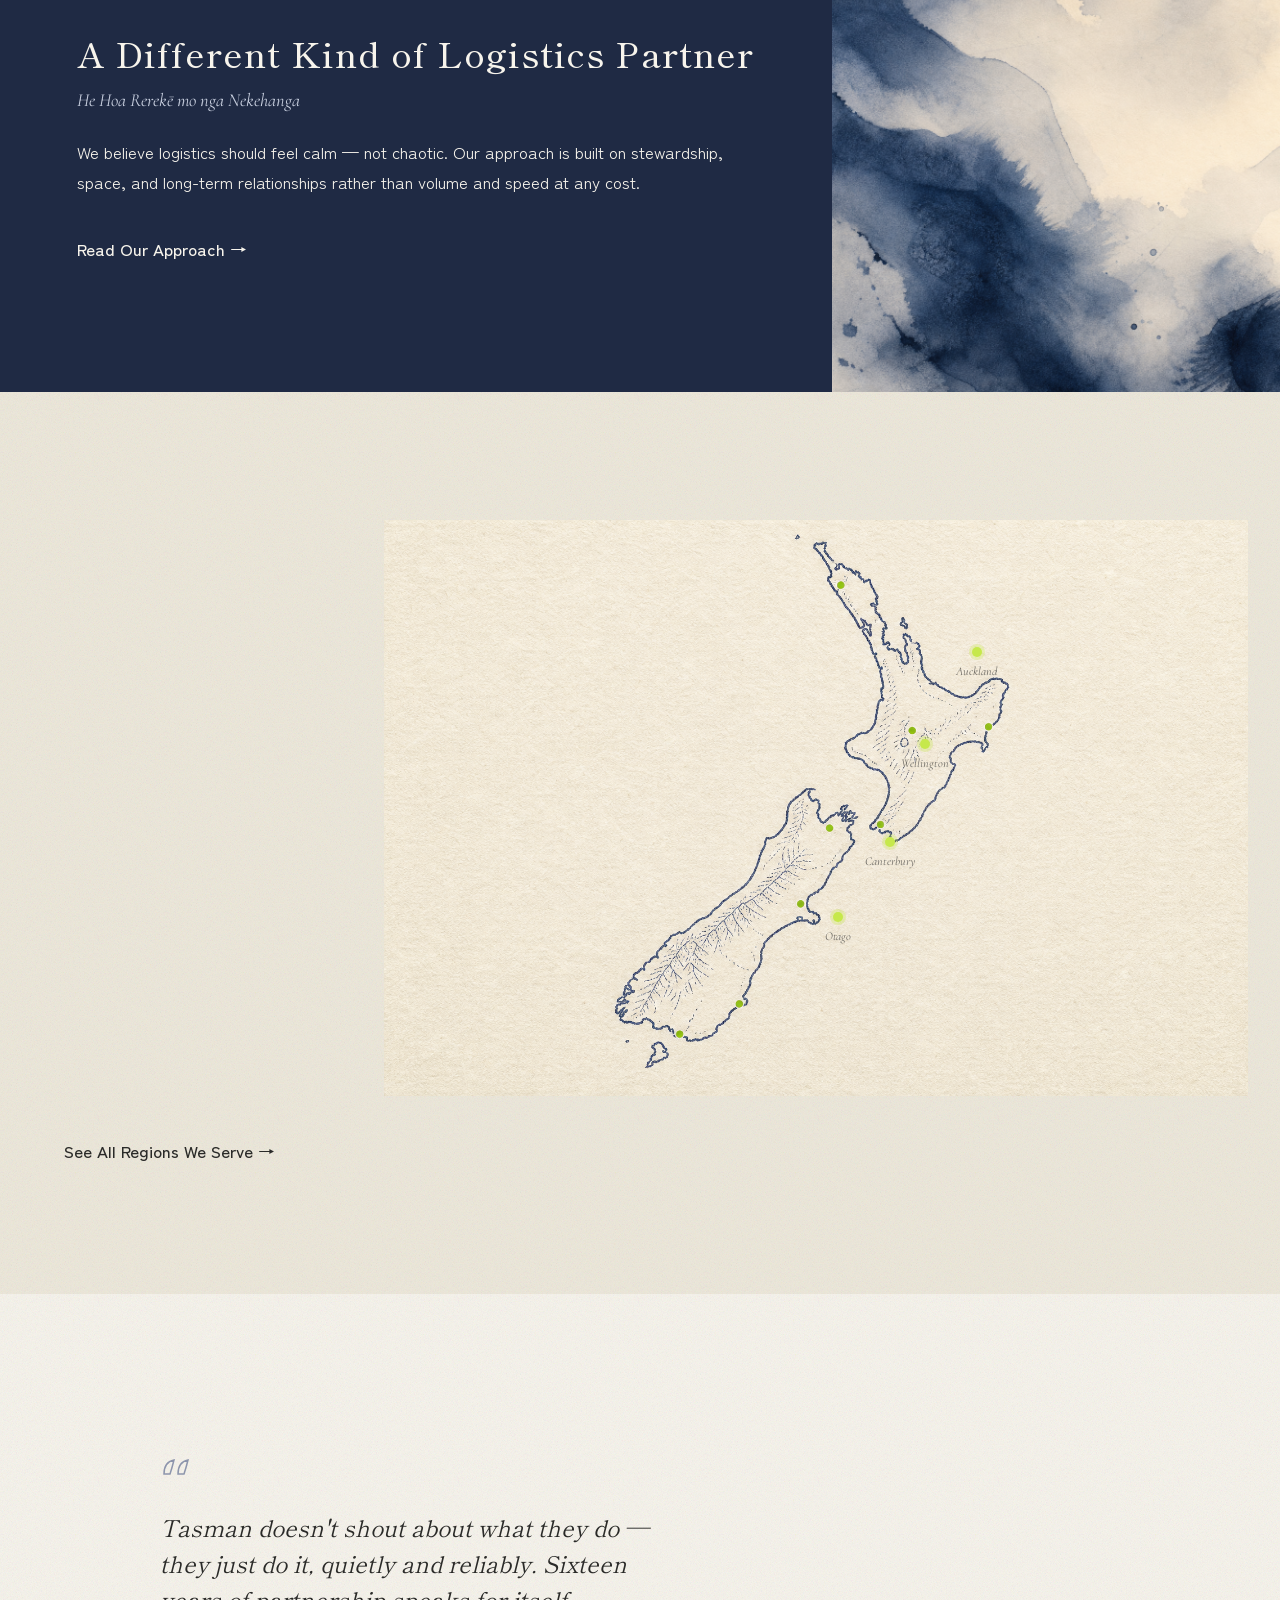
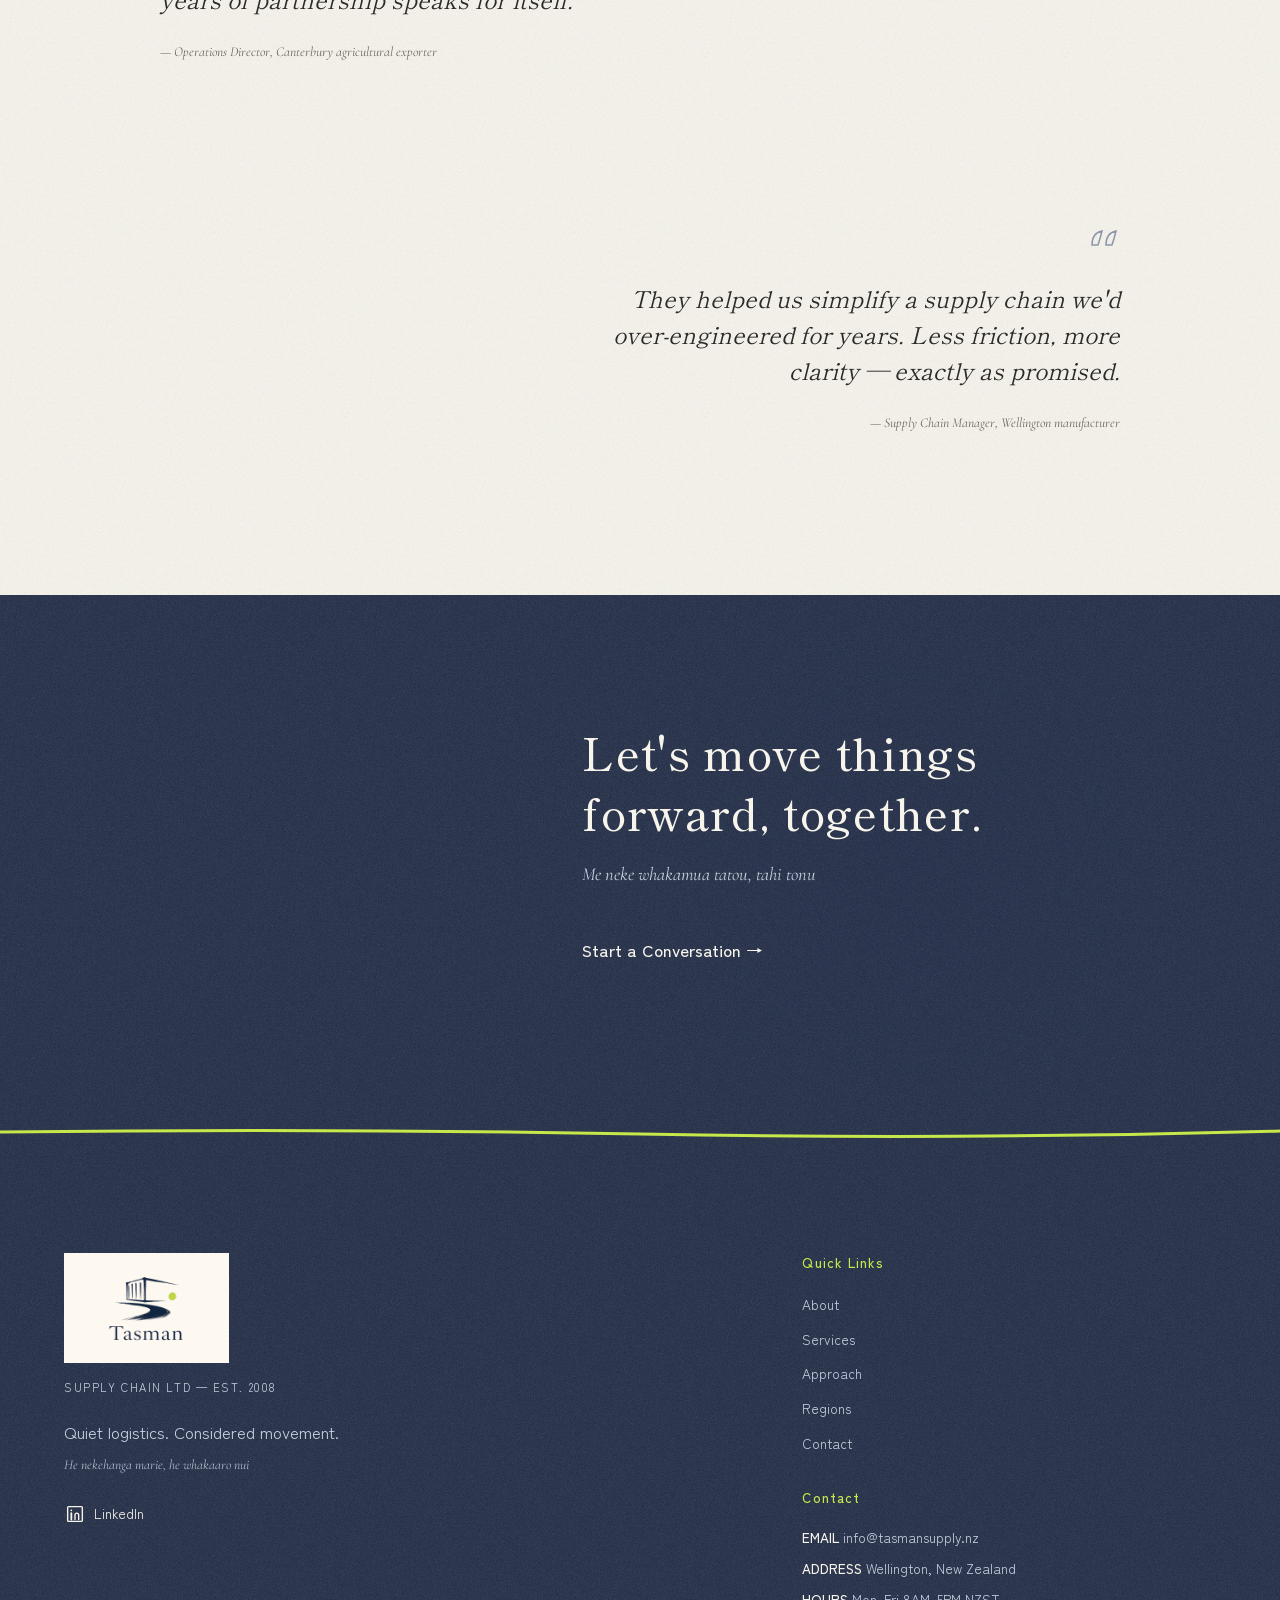
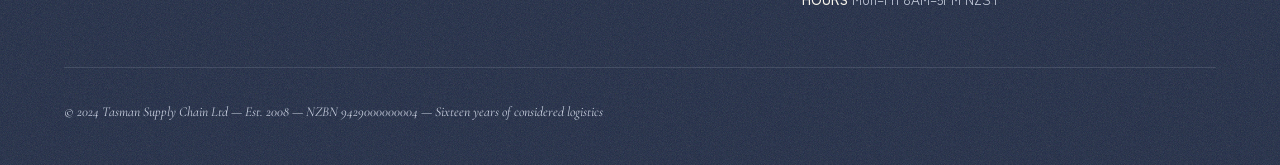
==== commit 45d6511e: "Update contact email to info@tasmansupply.nz." ====
--- a/index.html
+++ b/index.html
@@ -265,7 +265,7 @@
         </nav>
         <h3 class="footer__col-title" data-en="Contact" data-mi="Whakapā">Contact</h3>
         <div class="footer__contact">
-          <p><strong data-en="EMAIL" data-mi="ĪMERA">EMAIL</strong> kia.ora@tasmansupplychain.co.nz</p>
+          <p><strong data-en="EMAIL" data-mi="ĪMERA">EMAIL</strong> info@tasmansupply.nz</p>
           <p><strong data-en="ADDRESS" data-mi="WĀHI NOHO">ADDRESS</strong> <span data-en="Wellington, New Zealand" data-mi="Te Whanganui-a-Tara, Aotearoa">Wellington, New Zealand</span></p>
           <p><strong data-en="HOURS" data-mi="NGĀ HĀORA">HOURS</strong> <span data-en="Mon–Fri 8AM–5PM NZST" data-mi="Mane–Paraire 8AM–5PM NZST">Mon–Fri 8AM–5PM NZST</span></p>
         </div>
